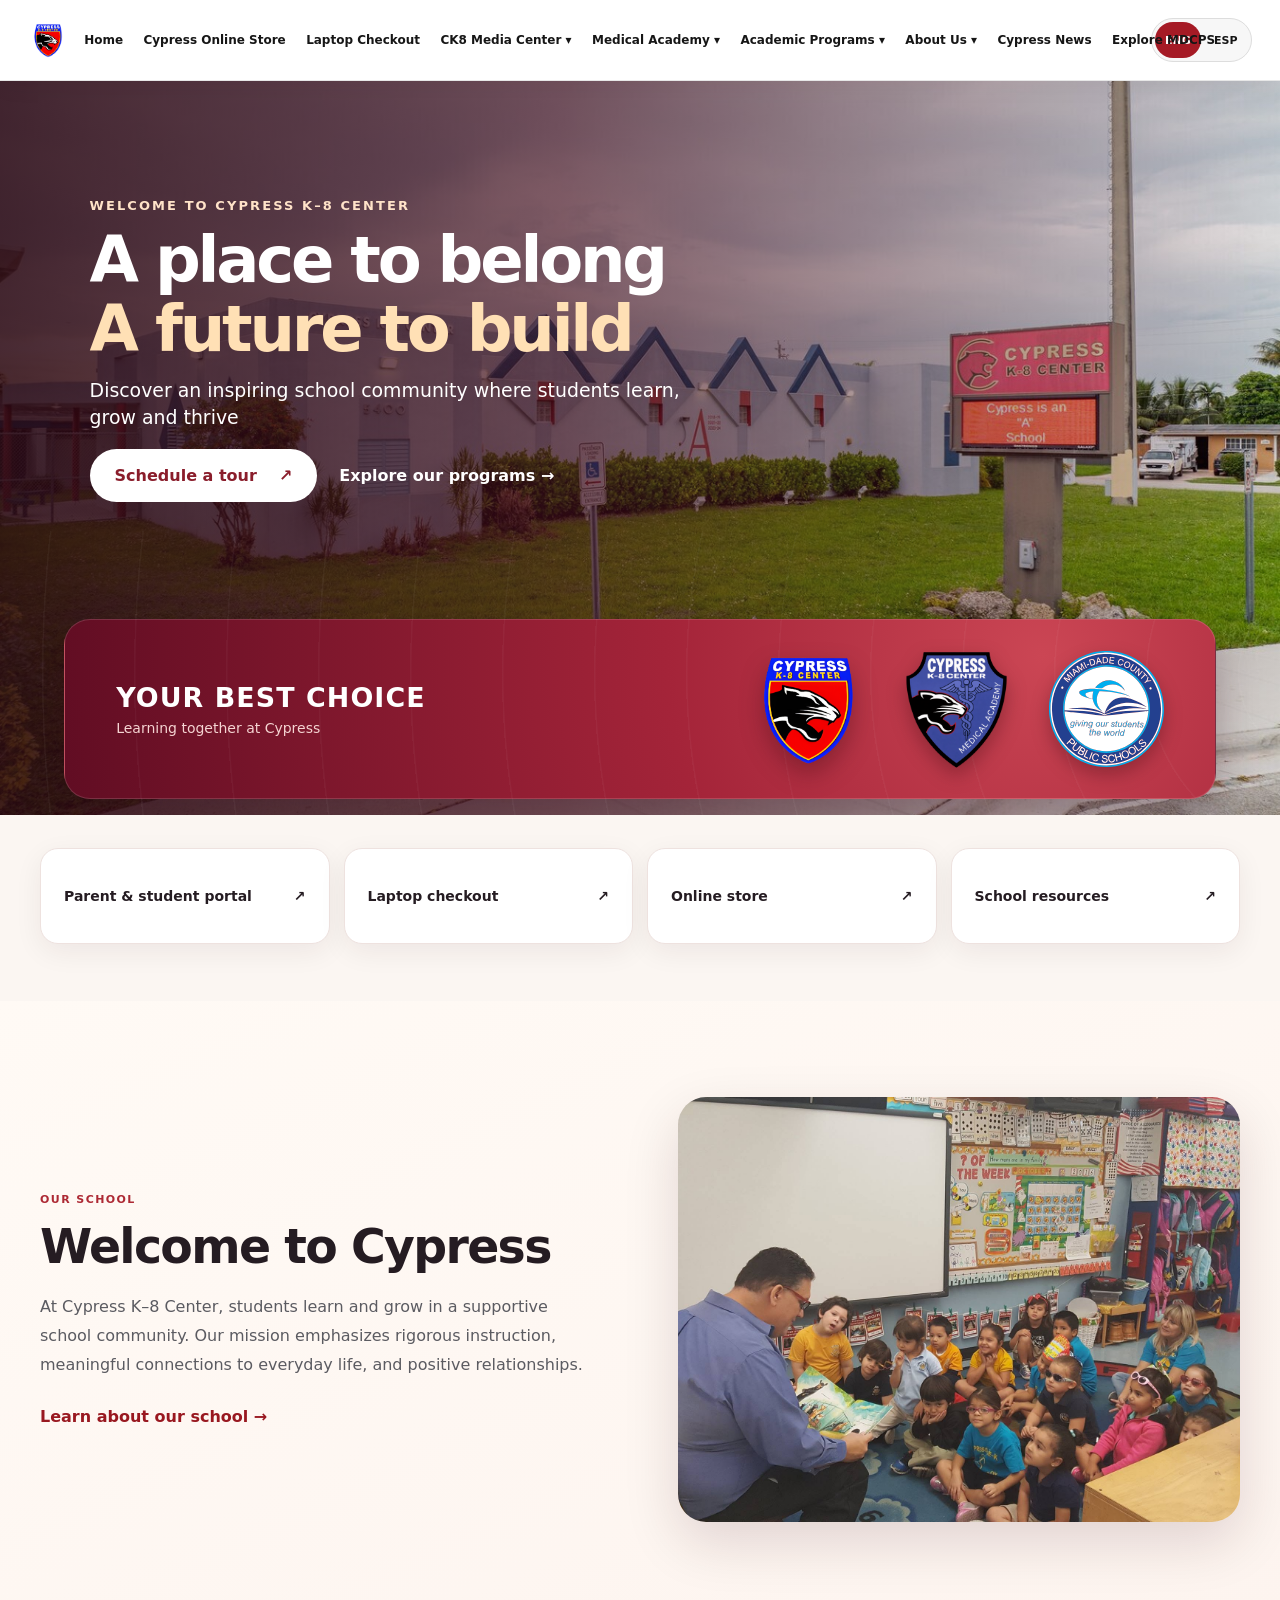
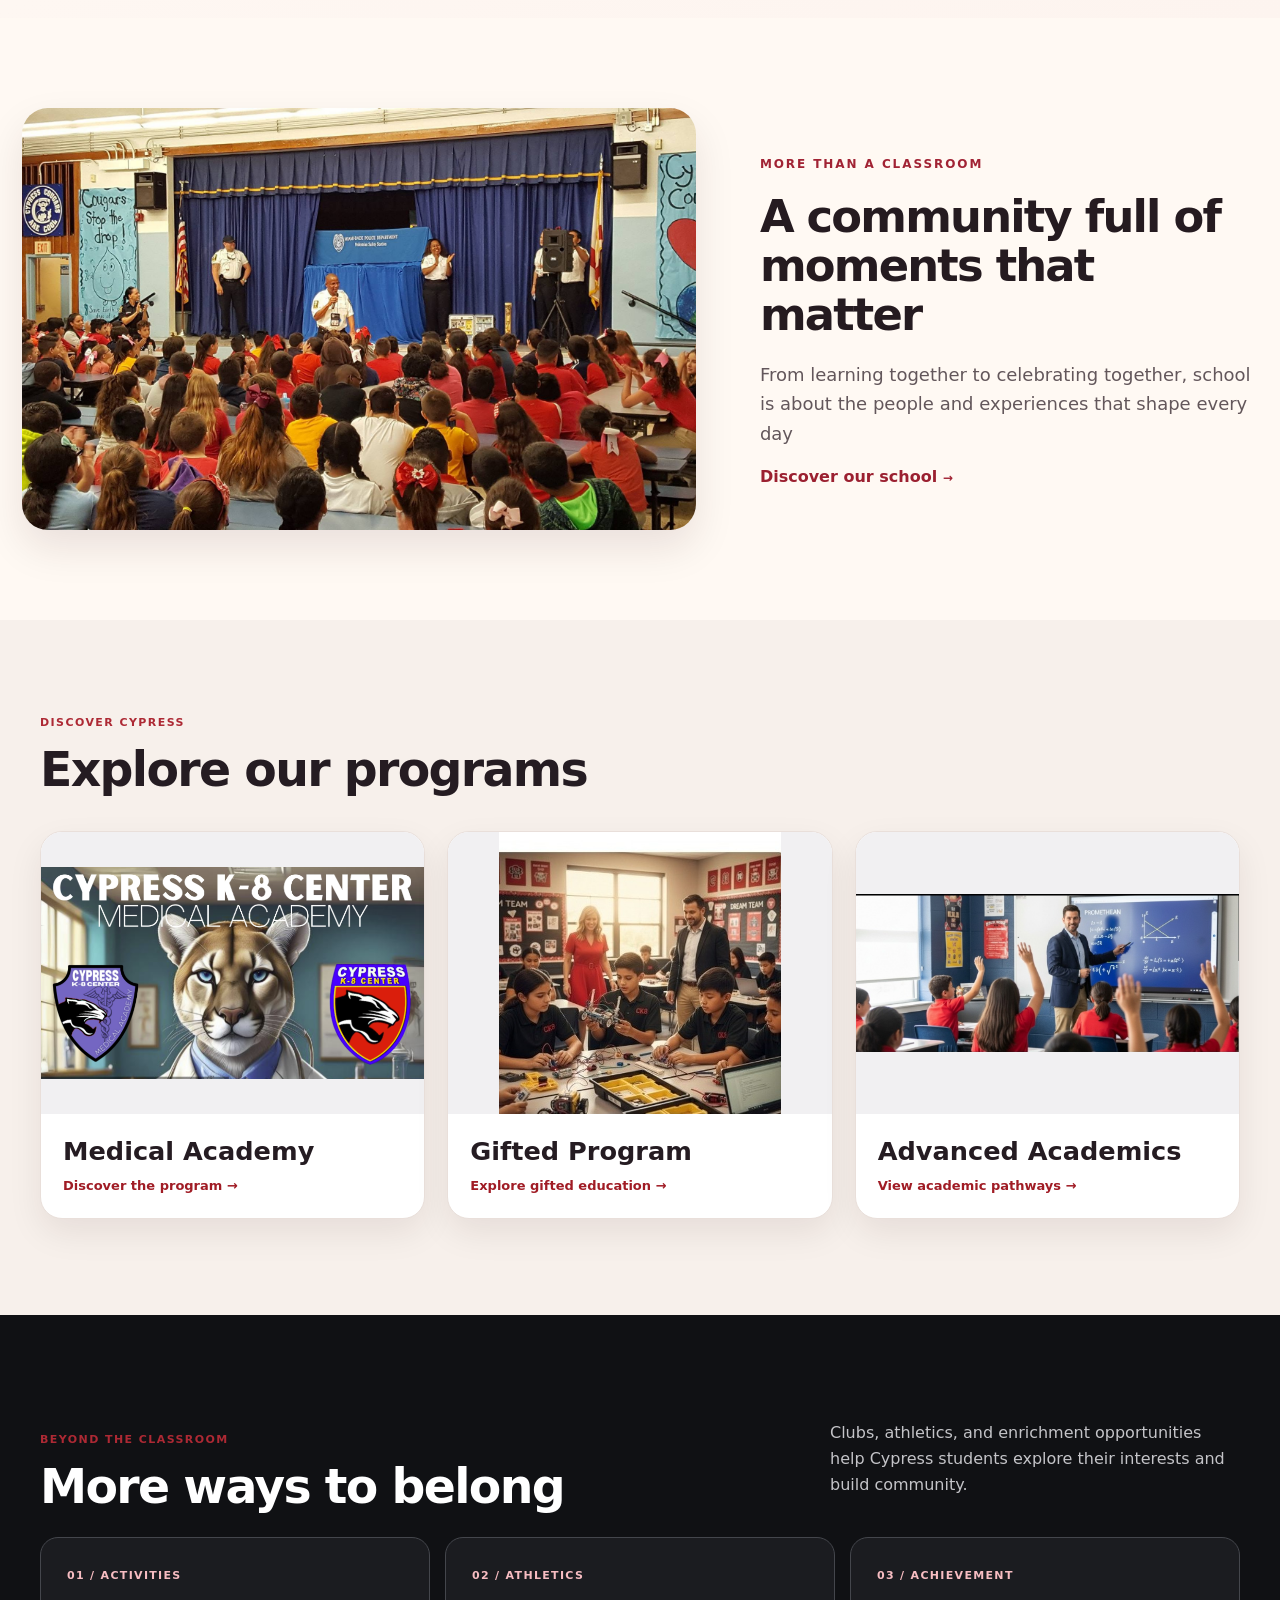
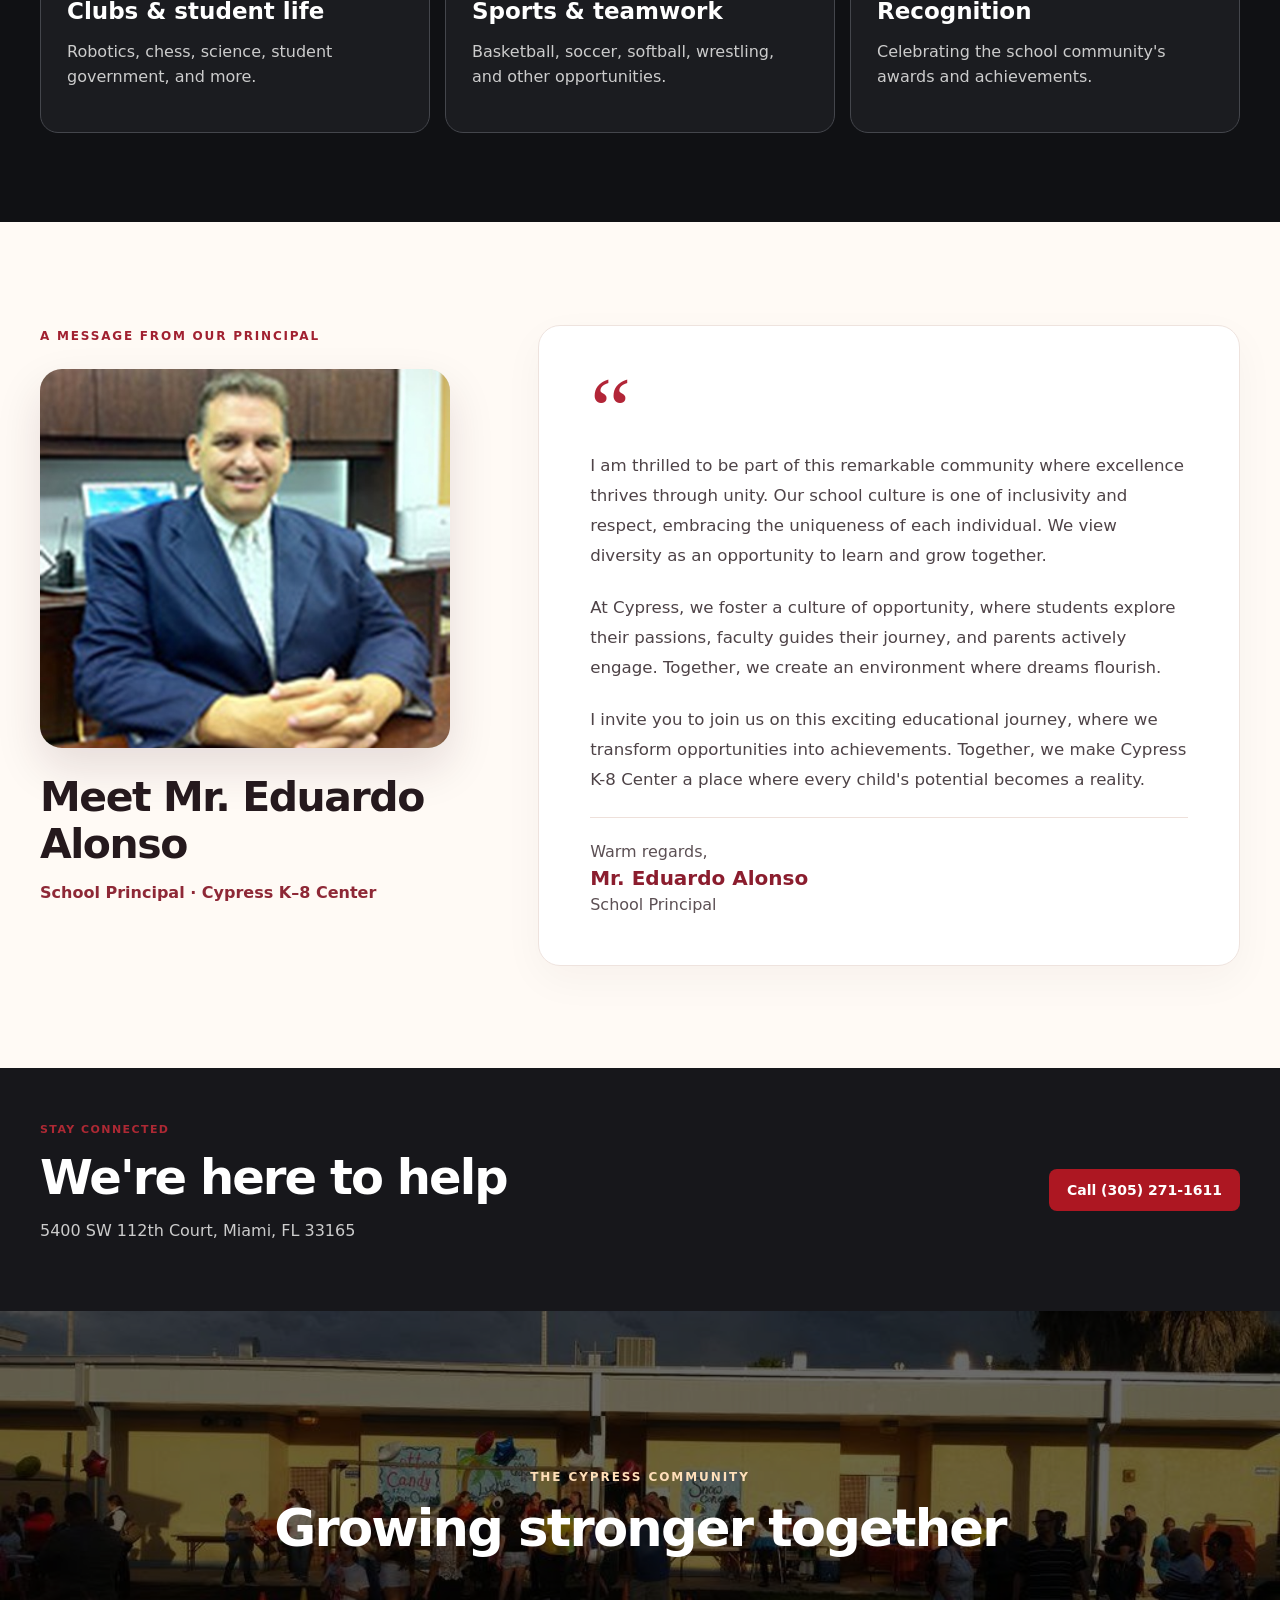
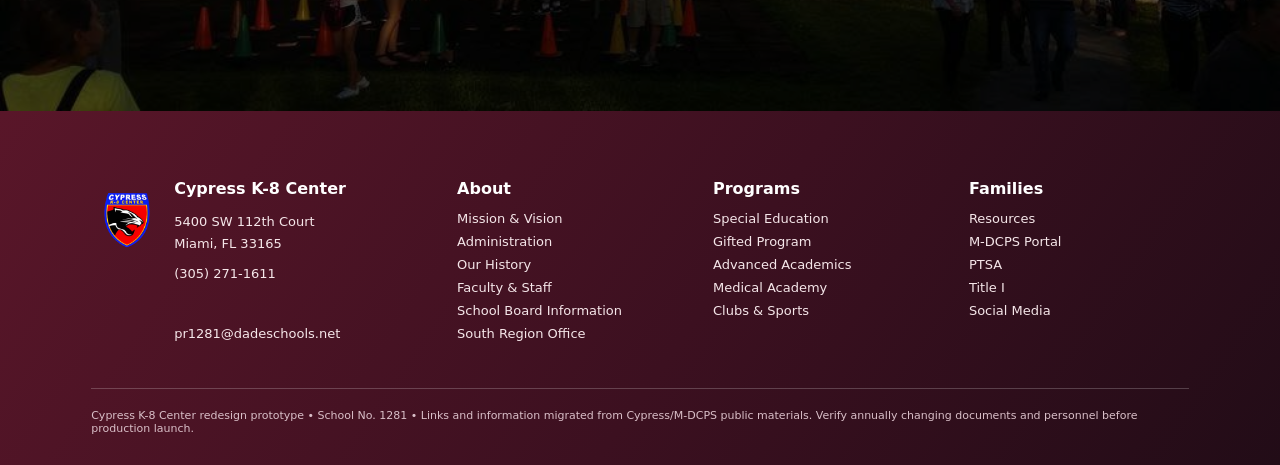
==== index.html @ abda6073 "Initial ASTRA Virtual Observatory" ====
<!DOCTYPE html>

<html data-language="en" lang="en"><head><meta charset="utf-8"/><meta content="width=device-width,initial-scale=1" name="viewport"/><title>Cypress K-8 Center</title><link href="assets/site.css" rel="stylesheet"/><link href="favicon.ico" rel="icon" type="image/x-icon"/><link href="assets/favicon.png" rel="icon" sizes="256x256" type="image/png"/></head><body><a class="skip" href="#main">Skip to main content</a>
<header class="original-single-header"><nav aria-label="Main navigation" class="original-nav"><a class="original-brand" href="index.html"><img alt="Cypress K–8 Center logo" src="assets/logo.png"/><span>CYPRESS K–8 CENTER</span></a><ul class="original-menu" id="original-menu"><li class="original-item"><a href="index.html">Home</a></li><li class="original-item"><a href="https://osp.osmsinc.com/MiamiDadeFL/">Cypress Online Store</a></li><li class="original-item"><a href="https://innovationschoolchoice.com/instructional-technology/instructional-mobile-devices/devices/">Laptop Checkout</a></li><li class="original-item has-submenu"><button aria-controls="original-submenu-3" aria-expanded="false" class="submenu-toggle" type="button">CK8 Media Center ▾</button><ul class="original-submenu" id="original-submenu-3"><li><a href="https://destiny.dadeschools.net/">Media Center Book Search- DESTINY</a></li><li><a href="https://api.dadeschools.net/SMAv2/1281/Links/">Request to Limit Access Form</a></li></ul></li><li class="original-item has-submenu"><button aria-controls="original-submenu-4" aria-expanded="false" class="submenu-toggle" type="button">Medical Academy ▾</button><ul class="original-submenu" id="original-submenu-4"><li><a href="site-directory.html#medical-application">Medical Academy Application</a></li><li><a href="site-directory.html#medical-video">Medical Academy Video</a></li><li><a href="medical-academy.html">Medical Academy Information</a></li></ul></li><li class="original-item has-submenu"><button aria-controls="original-submenu-5" aria-expanded="false" class="submenu-toggle" type="button">Academic Programs ▾</button><ul class="original-submenu" id="original-submenu-5"><li><a href="special-education.html">Special Education Programs</a></li><li><a href="gifted.html">Gifted Program</a></li><li><a href="advanced-academics.html">Advanced Academic Programs</a></li></ul></li><li class="original-item has-submenu"><button aria-controls="original-submenu-6" aria-expanded="false" class="submenu-toggle" type="button">About Us ▾</button><ul class="original-submenu" id="original-submenu-6"><li><a href="https://www3.dadeschools.net/SchoolBoard">School Board Information</a></li><li><a href="https://www3.dadeschools.net/SchoolBoard">School Board Members</a></li><li><a href="site-directory.html#lasting-impressions">Making Lasting Impressions</a></li><li><a href="https://www3.dadeschools.net/">South Region Office</a></li><li><a href="https://www.ymcasouthflorida.org/">YMCA</a></li><li><a href="index.html#welcome">School Information</a></li><li><a href="faculty-staff.html">Faculty and Staff</a></li><li><a href="site-directory.html#ptsa">PTSA</a></li><li><a href="site-directory.html#dade-partners">Dade Partners</a></li><li><a href="site-directory.html#title-1">Title 1</a></li></ul></li><li class="original-item has-submenu"><button aria-controls="original-submenu-7" aria-expanded="false" class="submenu-toggle" type="button">Cypress News</button><ul class="original-submenu" id="original-submenu-7"><li><a href="https://www.instagram.com/cypressk8_ptsa_/">Instagram Feed</a></li><li><a href="https://www.facebook.com/cypressk8center/">Facebook Feed</a></li><li><a href="https://x.com/cypress_k8">Twitter Feed</a></li></ul></li><li class="original-item"><a href="https://www3.dadeschools.net/">Explore MDCPS</a></li></ul><div class="header-controls"><button aria-controls="original-menu" aria-expanded="false" class="original-mobile-toggle" type="button">Menu</button><div aria-label="Site language" class="language-switch" role="group"><button aria-pressed="true" class="lang-btn" data-set-lang="en" type="button">ENG</button><button aria-pressed="false" class="lang-btn" data-set-lang="es" type="button">ESP</button></div></div></nav></header><main id="main-content">
<section aria-label="Welcome to Cypress K–8 Center" class="v27-hero">
<div aria-label="Exterior of Cypress K–8 Center" class="v27-hero-photo" role="img"></div>
<div class="v27-hero-shade"></div>
<div class="v27-hero-content">
<div class="v27-overline">WELCOME TO CYPRESS K–8 CENTER</div>
<h1>A place to belong<br/><em>A future to build</em></h1>
<p>Discover an inspiring school community where students learn, grow and thrive</p>
<div class="v27-actions"><a class="v27-button" href="tel:3052711611">Schedule a tour <span aria-hidden="true">↗</span></a><a class="v27-link" href="#academics">Explore our programs <span aria-hidden="true">→</span></a></div>
</div>
<div class="v27-identity-band"><div class="v27-identity-label"><strong>YOUR BEST CHOICE</strong><span>Learning together at Cypress</span></div>
<div class="v27-identity-logos"><img alt="Cypress K–8 Center crest" class="v29-logo v29-school" src="assets/logo.png"/><img alt="Cypress Medical Academy crest" class="v29-logo v29-academy" src="assets/medical-academy-official-shield.png"/><img alt="Miami-Dade County Public Schools seal" class="v29-logo v29-district" src="assets/mdcps-official-seal.svg"/></div>
</div></section>
<section class="v15-shortcuts"><div class="wrap v15-shortcut-grid">
<a href="https://www3.dadeschools.net/">Parent &amp; student portal <span>↗</span></a>
<a href="https://innovationschoolchoice.com/instructional-technology/instructional-mobile-devices/devices/">Laptop checkout <span>↗</span></a>
<a href="https://osp.osmsinc.com/MiamiDadeFL/">Online store <span>↗</span></a>
<a href="site-directory.html">School resources <span>↗</span></a>
</div></section>
<section class="v15-welcome" id="welcome"><div class="wrap v15-welcome-grid"><div>
<p class="v15-eyebrow">OUR SCHOOL</p><h2>Welcome to Cypress</h2>
<p>At Cypress K–8 Center, students learn and grow in a supportive school community. Our mission emphasizes rigorous instruction, meaningful connections to everyday life, and positive relationships.</p>
<a class="v15-textlink" href="site-directory.html">Learn about our school →</a>
</div><div class="v15-photo"><img alt="Students engaged in a classroom reading activity at Cypress" class="v29-classroom-image" src="assets/school-classroom.jpg"/></div></div></section>
<section class="v27-story"><div class="v27-story-inner"><div class="v27-story-image"><img alt="Students gathered for a school assembly at Cypress" src="assets/school-assembly.jpg"/></div><div class="v27-story-copy"><span>MORE THAN A CLASSROOM</span><h2>A community full of moments that matter</h2><p>From learning together to celebrating together, school is about the people and experiences that shape every day</p><a href="site-directory.html">Discover our school <span aria-hidden="true">→</span></a></div></div></section><section class="v15-pathways" id="academics"><div class="wrap"><div class="v15-section-heading"><p class="v15-eyebrow">DISCOVER CYPRESS</p><h2>Explore our programs</h2></div><div class="v15-pathway-grid">
<a href="medical-academy.html"><div class="v15-pathway-image"><img alt="Cypress K–8 Medical Academy artwork" src="assets/medical-academy-official-banner.png"/></div><h3>Medical Academy</h3><span>Discover the program →</span></a>
<a href="gifted.html"><div class="v15-pathway-image"><img alt="Gifted program classroom" src="assets/gifted-icon-focus.jpg"/></div><h3>Gifted Program</h3><span>Explore gifted education →</span></a>
<a href="advanced-academics.html"><div class="v15-pathway-image"><img alt="Academic classroom" src="assets/advanced-classroom.jpg"/></div><h3>Advanced Academics</h3><span>View academic pathways →</span></a>
</div></div></section>
<section class="v16-community"><div class="wrap">
<div class="v16-community-head"><div><p class="v15-eyebrow">BEYOND THE CLASSROOM</p><h2>More ways to belong</h2></div><p>Clubs, athletics, and enrichment opportunities help Cypress students explore their interests and build community.</p></div>
<div class="v16-community-grid"><article><span>01 / ACTIVITIES</span><h3>Clubs &amp; student life</h3><p>Robotics, chess, science, student government, and more.</p></article><article><span>02 / ATHLETICS</span><h3>Sports &amp; teamwork</h3><p>Basketball, soccer, softball, wrestling, and other opportunities.</p></article><article><span>03 / ACHIEVEMENT</span><h3>Recognition</h3><p>Celebrating the school community's awards and achievements.</p></article></div>
</div></section><section aria-labelledby="principal-heading" class="v28-principal" id="administration">
<div class="wrap v28-principal-layout">
<div class="v28-principal-side">
<span class="v28-eyebrow">A MESSAGE FROM OUR PRINCIPAL</span>
<div class="v28-principal-photo"><img alt="Mr. Eduardo Alonso, Principal of Cypress K–8 Center" loading="lazy" src="assets/principal-eduardo-alonso.jpg"/></div>
<h2 id="principal-heading">Meet Mr. Eduardo Alonso</h2>
<p class="v28-principal-role">School Principal · Cypress K–8 Center</p>
</div>
<div class="v28-principal-message">
<span aria-hidden="true" class="v28-quote-mark">“</span>
<blockquote>
<p>I am thrilled to be part of this remarkable community where excellence thrives through unity. Our school culture is one of inclusivity and respect, embracing the uniqueness of each individual. We view diversity as an opportunity to learn and grow together.</p>
<p>At Cypress, we foster a culture of opportunity, where students explore their passions, faculty guides their journey, and parents actively engage. Together, we create an environment where dreams flourish.</p>
<p>I invite you to join us on this exciting educational journey, where we transform opportunities into achievements. Together, we make Cypress K-8 Center a place where every child's potential becomes a reality.</p>
</blockquote>
<div class="v28-signoff"><span>Warm regards,</span><strong>Mr. Eduardo Alonso</strong><span>School Principal</span></div>
</div>
</div></section>
<section class="v15-contact"><div class="wrap"><div><p class="v15-eyebrow">STAY CONNECTED</p><h2>We're here to help</h2><p>5400 SW 112th Court, Miami, FL 33165</p></div><a class="btn primary" href="tel:3052711611">Call (305) 271-1611</a></div></section>
</main><section class="v27-community v31-community"><img alt="Families and students gathering at a Cypress community event" src="assets/school-community.jpg"/><div><span>THE CYPRESS COMMUNITY</span><h2>Growing stronger together</h2></div></section><footer id="contact"><div class="wrap"><div class="foot"><div class="footbrand"><img alt="Cypress K-8 Center logo" src="assets/logo.png"/><div><h4>Cypress K-8 Center</h4><div style="font-size:13px;line-height:1.7">5400 SW 112th Court<br/>Miami, FL 33165<br/><a href="tel:3052711611">(305) 271-1611</a><br/><a href="mailto:pr1281@dadeschools.net">pr1281@dadeschools.net</a></div></div></div><div><h4>About</h4><a href="index.html#welcome">Mission &amp; Vision</a><a href="index.html#administration">Administration</a><a href="index.html#history">Our History</a><a href="index.html#staff">Faculty &amp; Staff</a><a href="https://www.dadeschools.net/">School Board Information</a><a href="https://southregionoffice.dadeschools.net/">South Region Office</a></div><div><h4>Programs</h4><a href="special-education.html">Special Education</a><a href="gifted.html">Gifted Program</a><a href="advanced-academics.html">Advanced Academics</a><a href="medical-academy.html">Medical Academy</a><a href="index.html#activities">Clubs &amp; Sports</a></div><div><h4>Families</h4><a href="index.html#resources">Resources</a><a href="https://www3.dadeschools.net/">M-DCPS Portal</a><a href="https://cypressk8pta.givebacks.com/">PTSA</a><a href="index.html#title1">Title I</a><a href="index.html#social">Social Media</a></div></div><div class="fine">Cypress K-8 Center redesign prototype • School No. 1281 • Links and information migrated from Cypress/M-DCPS public materials. Verify annually changing documents and personnel before production launch.</div></div></footer><script src="assets/site.js"></script></body></html>
---- assets/site.css ----
:root{--red:#b20d16;--red2:#7e0710;--blue:#1d2daa;--gold:#ffc72c;--black:#08080a;--ink:#17171b;--muted:#696971;--soft:#f5f6f8;--line:#e6e6ea}
*{box-sizing:border-box}html{scroll-behavior:smooth}body{margin:0;font-family:Inter,ui-sans-serif,system-ui,-apple-system,"Segoe UI",Arial,sans-serif;color:var(--ink);background:#fff}a{color:inherit;text-decoration:none}.wrap{width:min(1200px,calc(100% - 40px));margin:auto}
.utility{background:#08080a;color:#d6d6dc;font-size:12px}.utility .wrap{min-height:37px;display:flex;justify-content:space-between;align-items:center}.utility .links{display:flex;gap:18px}
header{position:sticky;top:0;z-index:30;background:rgba(255,255,255,.97);border-bottom:1px solid var(--line);backdrop-filter:blur(12px)}.nav{height:84px;display:flex;align-items:center;gap:24px}.brand{display:flex;align-items:center;gap:12px;min-width:260px}.brand img{width:55px;height:65px;object-fit:contain}.brand b{font-size:18px}.brand small{display:block;color:#777;letter-spacing:.1em;text-transform:uppercase;margin-top:2px}.navlinks{display:flex;gap:22px;align-items:center;margin-left:auto;font-size:14px;font-weight:750}.navlinks a:hover{color:var(--red)}.cta{background:var(--red);color:white;padding:12px 16px;border-radius:8px}
.hero{background:#08080a;color:white;position:relative;overflow:hidden}.hero:before{content:"";position:absolute;inset:0;background:linear-gradient(90deg,#050506 0%,rgba(5,5,6,.9) 48%,rgba(5,5,6,.38) 100%),url("original-banner.png") center/cover no-repeat}.hero .wrap{min-height:590px;display:grid;grid-template-columns:1.1fr .55fr;align-items:center;gap:50px;position:relative}.hero h1{font-size:clamp(48px,6vw,78px);line-height:.95;letter-spacing:-.045em;margin:14px 0 18px}.hero h1 span{color:#ef222c}.kicker,.eyebrow{font-size:12px;font-weight:900;letter-spacing:.18em;text-transform:uppercase}.kicker{color:var(--gold)}.eyebrow{color:var(--red)}.hero p{font-size:18px;line-height:1.65;color:#ddd;max-width:680px}.hero-logo{text-align:center}.hero-logo img{width:min(330px,90%);filter:drop-shadow(0 20px 26px #000)}.buttons{display:flex;gap:12px;flex-wrap:wrap;margin-top:28px}.btn{display:inline-block;padding:13px 18px;border-radius:8px;font-size:14px;font-weight:850}.primary{background:var(--red);color:white}.outline{border:1px solid #aaa;color:white;background:#ffffff0c}
.quick{position:relative;z-index:5;margin-top:-34px}.quickgrid{display:grid;grid-template-columns:repeat(5,1fr);background:white;border-radius:14px;box-shadow:0 18px 45px #0002;overflow:hidden}.quickgrid a{padding:22px 18px;border-right:1px solid #eee}.quickgrid b{display:block;font-size:14px}.quickgrid span{font-size:12px;color:#777}.quickgrid a:hover{background:#fafafa}
section{padding:82px 0}.sectionhead{display:grid;grid-template-columns:1fr 1fr;gap:50px;align-items:end;margin-bottom:34px}h2{font-size:40px;line-height:1.06;letter-spacing:-.035em;margin:8px 0 0}.sectionhead p,.lead{color:var(--muted);line-height:1.7;margin:0}
.cards{display:grid;grid-template-columns:repeat(4,1fr);gap:18px}.card{border:1px solid var(--line);border-radius:14px;overflow:hidden;background:white}.card img{width:100%;height:170px;object-fit:cover}.cardbody{padding:24px}.card h3{margin:0 0 9px;font-size:20px}.card p{color:var(--muted);line-height:1.55;font-size:14px}.more{font-size:12px;color:var(--red);font-weight:900}
.mission{background:var(--soft)}.twocol{display:grid;grid-template-columns:1fr 1fr;gap:20px}.panel{padding:38px;border-radius:15px;border:1px solid var(--line);background:white}.panel.dark{background:#0b0b0d;color:white;border-color:#0b0b0d}.panel h3{font-size:28px;margin:8px 0 13px}.panel p{line-height:1.72;color:#6b6b74}.panel.dark p{color:#d2d2d7}.pills{display:flex;gap:8px;flex-wrap:wrap;margin-top:20px}.pill{background:#2b1114;color:#ffd7d9;padding:8px 11px;border-radius:99px;font-size:11px;font-weight:900}
.feature{display:grid;grid-template-columns:1fr 1fr;gap:42px;align-items:center}.feature img{width:100%;height:390px;object-fit:cover;border-radius:16px}.feature h2{margin-bottom:15px}.bullets{display:grid;grid-template-columns:1fr 1fr;gap:12px;margin-top:22px}.bullet{background:var(--soft);padding:16px;border-radius:10px;font-size:13px;line-height:1.45}.bullet b{display:block;margin-bottom:4px}
.darksec{background:#09090b;color:white}.darksec .sectionhead p{color:#bbb}.darksec .eyebrow{color:#ff4a53}.darksec .card{background:#131317;border-color:#29292e;color:white}.darksec .card p{color:#bdbdc5}.darksec .card img{filter:saturate(.9)}
.staff{background:var(--soft)}.admin{display:grid;grid-template-columns:1fr 1fr;gap:20px}.person{padding:28px;border-radius:14px;background:white;border:1px solid var(--line)}.person .role{font-size:12px;color:var(--red);font-weight:900;text-transform:uppercase;letter-spacing:.12em}.person h3{font-size:25px;margin:6px 0}.person p{color:var(--muted);line-height:1.6}
.resources{display:grid;grid-template-columns:repeat(4,1fr);gap:12px}.resource{padding:20px;border:1px solid var(--line);border-radius:11px}.resource b{display:block;margin-bottom:5px}.resource span{font-size:12px;color:#777}
.callout{background:linear-gradient(110deg,var(--red2),var(--red));color:white}.callout .wrap{display:flex;justify-content:space-between;align-items:center;gap:30px}.callout h2{margin:0 0 8px}.callout p{margin:0;color:#ffe1e2}.callout .btn{background:white;color:#9e0a12}
footer{background:#050506;color:#aaa;padding:50px 0 28px}.foot{display:grid;grid-template-columns:1.5fr repeat(3,1fr);gap:36px}.foot h4{color:white;margin:0 0 13px}.foot a{display:block;margin:8px 0;font-size:13px}.footbrand{display:flex;gap:13px}.footbrand img{width:70px;height:80px;object-fit:contain}.fine{border-top:1px solid #242429;margin-top:34px;padding-top:20px;font-size:11px;color:#73737b}
.pagehero{background:#0a0a0c;color:white;padding:72px 0}.pagehero h1{font-size:55px;letter-spacing:-.04em;margin:10px 0}.pagehero p{color:#ccc;max-width:760px;line-height:1.7}
.content{padding:65px 0}.content h2{font-size:34px}.content h3{margin-top:30px}.content p,.content li{line-height:1.7;color:#555}.content li{margin:7px 0}.programgrid{display:grid;grid-template-columns:1fr 1fr;gap:22px}.info{padding:28px;border:1px solid var(--line);border-radius:13px}.info h3{margin-top:0}
@media(max-width:980px){.navlinks{display:none}.hero .wrap{grid-template-columns:1fr}.hero-logo{display:none}.quickgrid{grid-template-columns:repeat(2,1fr)}.cards{grid-template-columns:1fr 1fr}.feature,.sectionhead,.twocol,.programgrid{grid-template-columns:1fr}.resources{grid-template-columns:1fr 1fr}.foot{grid-template-columns:1fr 1fr}}
@media(max-width:620px){.wrap{width:calc(100% - 28px)}.utility .links{display:none}.hero .wrap{min-height:auto}.hero{padding:58px 0}.hero h1{font-size:47px}.quick{margin-top:0}.quickgrid,.cards,.resources,.admin,.foot,.bullets{grid-template-columns:1fr}.feature img{height:280px}.callout .wrap{display:block}.callout .btn{margin-top:22px}.nav{height:72px}.brand img{width:45px;height:53px}.pagehero h1{font-size:42px}}

.menurow{background:#fff;border-top:1px solid #eee}.menugrid{display:flex;gap:5px;align-items:center;min-height:45px;font-size:12px;flex-wrap:wrap}.menugrid a{padding:8px 10px;border-radius:6px}.menugrid a:hover{background:#f3f3f5;color:var(--red)}
.directory{display:grid;grid-template-columns:repeat(3,1fr);gap:14px}.dirgroup{border:1px solid var(--line);border-radius:12px;padding:22px;background:white}.dirgroup h3{margin:0 0 12px;font-size:18px}.dirgroup a{display:block;padding:7px 0;border-bottom:1px solid #eee;font-size:13px}.dirgroup a:last-child{border:0}.dirgroup a:hover{color:var(--red)}
.contactbar{display:grid;grid-template-columns:repeat(3,1fr);gap:14px}.contactbox{padding:22px;border-radius:12px;background:#fff;border:1px solid var(--line)}.contactbox b{display:block;margin-bottom:6px}.contactbox span,.contactbox a{font-size:13px;color:#666}
.taggrid{display:flex;flex-wrap:wrap;gap:9px}.tag{padding:9px 12px;border-radius:999px;background:#f1f1f3;font-size:12px;font-weight:750}
@media(max-width:980px){.directory,.contactbar{grid-template-columns:1fr 1fr}.menurow{display:none}}
@media(max-width:620px){.directory,.contactbar{grid-template-columns:1fr}}

/* V5 UX polish */
:focus-visible{outline:3px solid #ffc72c;outline-offset:3px;border-radius:4px}
.skip{position:absolute;left:-9999px;top:8px;background:#fff;color:#111;padding:10px 14px;z-index:100}.skip:focus{left:8px}
.navtoggle{display:none;margin-left:auto;border:1px solid #ddd;background:white;border-radius:8px;padding:10px 12px;font-weight:800}
.mobilepanel{display:none;background:#fff;border-top:1px solid #eee;padding:10px 20px 20px}.mobilepanel a{display:block;padding:12px 2px;border-bottom:1px solid #eee;font-weight:700}
.hero p{max-width:650px}.hero .buttons .btn{min-width:150px;text-align:center}
.sectionhead{max-width:1100px}.card,.panel,.resource,.person,.info{transition:transform .18s ease,box-shadow .18s ease}.card:hover,.resource:hover{transform:translateY(-3px);box-shadow:0 12px 28px #00000012}
.breadcrumbs{font-size:12px;color:#aaa;margin-bottom:18px}.breadcrumbs a{color:#fff}
.statbar{display:grid;grid-template-columns:repeat(4,1fr);gap:1px;background:#ddd;border:1px solid #ddd;border-radius:13px;overflow:hidden}.stat{background:white;padding:24px}.stat b{display:block;font-size:24px}.stat span{font-size:12px;color:#777}
.notice{border-left:4px solid var(--gold);background:#fff9e6;padding:15px 18px;border-radius:5px;font-size:13px;line-height:1.6}
@media(max-width:980px){.navtoggle{display:block}.mobilepanel.open{display:block}.brand{min-width:0}.statbar{grid-template-columns:1fr 1fr}}
@media(max-width:620px){section{padding:58px 0}.sectionhead{gap:18px}.statbar{grid-template-columns:1fr}.pagehero{padding:52px 0}.hero p{font-size:16px}.quickgrid a{padding:18px 15px}}
@media(prefers-reduced-motion:reduce){*{scroll-behavior:auto!important;transition:none!important}}

/* V6 deep-audit additions */
.auditgrid{display:grid;grid-template-columns:repeat(3,1fr);gap:14px}.auditcard{padding:22px;border:1px solid var(--line);border-radius:12px;background:#fff}.auditcard h3{margin:0 0 10px}.auditcard a{display:block;padding:7px 0;font-size:13px;border-bottom:1px solid #eee}.auditcard a:last-child{border:0}
.staffgrid{display:grid;grid-template-columns:repeat(4,1fr);gap:12px}.staffcard{padding:18px;border:1px solid var(--line);border-radius:10px;background:white}.staffcard b{font-size:14px}.staffcard span{display:block;color:#777;font-size:11px;margin-top:5px}
.tablewrap{overflow:auto}.datatable{width:100%;border-collapse:collapse;font-size:13px}.datatable th,.datatable td{text-align:left;padding:13px;border-bottom:1px solid #e8e8eb;vertical-align:top}.datatable th{background:#f5f5f7}
@media(max-width:980px){.auditgrid,.staffgrid{grid-template-columns:1fr 1fr}}@media(max-width:620px){.auditgrid,.staffgrid{grid-template-columns:1fr}}

/* V7 accessibility, motion, and bilingual controls */
.panel.dark .tag,.darksec .tag,.tag{background:#e9e9ed!important;color:#18181d!important;border:1px solid #c7c7ce!important}
.tag{font-weight:750;font-size:12px;line-height:1.35}
.panel.dark .tag:hover,.darksec .tag:hover{background:#fff!important;color:#101014!important}
.language-switch{display:flex;gap:3px;align-items:center;padding:3px;border:1px solid #d2d2d8;border-radius:9px;background:#f5f5f7;flex-shrink:0}
.lang-btn{font:800 11px/1.2 inherit;font-family:inherit;font-weight:800;cursor:pointer;border:0;background:transparent;color:#34343c;border-radius:6px;padding:8px 9px}
.lang-btn[aria-pressed="true"]{background:#17171b;color:#fff}
.utility .links{gap:12px;flex-wrap:wrap}.utility a:hover,.foot a:hover{text-decoration:underline}
.nav{gap:12px}.brand{min-width:230px}.navlinks{gap:13px}
.navtoggle{cursor:pointer}.mobilepanel.open{display:block}
html{scroll-padding-top:135px}a,button{touch-action:manipulation}
.reveal{opacity:0;transform:translate3d(0,22px,0);transition:opacity .65s ease,transform .65s cubic-bezier(.2,.7,.2,1);transition-delay:var(--reveal-delay,0ms)}
.reveal.is-visible{opacity:1;transform:translate3d(0,0,0)}
@media(max-width:1100px){.navlinks{gap:8px;font-size:12px}.brand{min-width:200px}.nav{gap:8px}}
@media(max-width:980px){.navtoggle{display:block}.language-switch{margin-left:0}.utility .links{display:none}}
@media(max-width:620px){.brand{min-width:0;flex:1}.brand b{font-size:14px}.brand small{font-size:9px}.lang-btn{padding:7px}.navtoggle{margin-left:0}}
@media(prefers-reduced-motion:reduce){.reveal{opacity:1!important;transform:none!important;transition:none!important}html{scroll-behavior:auto}}

/* V8 release: keyboard focus, contrast, motion and language */
:focus-visible{outline:3px solid #f3b447!important;outline-offset:3px!important}
.tag,.taggrid .tag{color:#17171b!important;background:#f1f1f4!important}
.language-switch button{min-height:36px;min-width:44px}
@media(prefers-reduced-motion:reduce){*,*::before,*::after{animation-duration:.01ms!important;transition-duration:.01ms!important;scroll-behavior:auto!important}}
@media(max-width:480px){.tag{font-size:13px}.utility .wrap{min-width:0}.brand b{font-size:clamp(14px,4vw,20px)}}

/* V9 layout resilience and accessible motion */
html{overflow-x:clip}body{overflow-wrap:break-word}.nav{min-width:0}.brand{overflow:hidden}.brand div{min-width:0}.brand b{overflow-wrap:anywhere}.navlinks a{white-space:nowrap}.tag{overflow-wrap:anywhere}.panel.dark .tag{color:#17171b!important}.mobilepanel{max-height:calc(100dvh - 72px);overflow-y:auto}.mobilepanel a:focus-visible,.lang-btn:focus-visible{outline:3px solid #d68b00!important;outline-offset:2px}.reveal{will-change:auto}@media(max-width:620px){.pagehero h1{font-size:clamp(32px,9vw,42px)}.hero h1{font-size:clamp(34px,10vw,47px)}.navtoggle{min-height:44px}.lang-btn{min-height:44px!important}}

/* V13: one canonical school menu, responsive and accessible */
.original-single-header{position:sticky;top:0;z-index:100;background:#fff;color:#151515;border-bottom:2px solid #a41c20;backdrop-filter:none}
.original-nav{max-width:1500px;margin:auto;display:flex;align-items:center;gap:12px;padding:0 18px;min-height:66px}
.original-brand{font-weight:900;color:#8d1218;white-space:nowrap;font-size:15px;letter-spacing:.02em}
.original-menu{display:flex;align-items:stretch;list-style:none;margin:0;padding:0;gap:0;flex:1;justify-content:space-evenly}
.original-item{position:relative;display:flex;align-items:stretch}
.original-item>a,.submenu-toggle{border:0;background:none;color:#161616;font:inherit;font-size:clamp(11px,.93vw,14px);padding:20px 8px;white-space:nowrap;cursor:pointer;text-decoration:none}
.original-item>a:hover,.submenu-toggle:hover,.original-item>a:focus-visible,.submenu-toggle:focus-visible{color:#9a1520;background:#f6f6f8}
.original-submenu{display:none;position:absolute;top:100%;left:0;min-width:245px;max-width:min(340px,90vw);margin:0;padding:0;list-style:none;background:#fff;border:1px solid #d9dce3;box-shadow:0 12px 24px #0002;z-index:120}
.original-item.open>.original-submenu,.original-item:focus-within>.original-submenu{display:block}
.original-submenu a{display:block;padding:12px 15px;border-bottom:1px solid #e8e8eb;color:#1b1b1b;font-size:13px;line-height:1.4;text-decoration:none}
.original-submenu a:hover,.original-submenu a:focus-visible{background:#f1f4fa;color:#92151b}
.header-controls{display:flex;align-items:center;gap:8px}.original-mobile-toggle{display:none;border:1px solid #999;background:white;color:#171717;padding:10px;border-radius:5px;cursor:pointer}
.original-single-header .language-switch{margin:0}.original-single-header .lang-btn{color:#151515}
@media(max-width:1250px){.original-brand{display:none}.original-item>a,.submenu-toggle{font-size:11px;padding:20px 5px}}
@media(max-width:980px){.original-nav{flex-wrap:wrap;justify-content:space-between}.original-brand{display:block}.original-mobile-toggle{display:block}.original-menu{display:none;order:3;flex-basis:100%;width:100%;flex-direction:column;max-height:75vh;overflow:auto}.original-menu.mobile-open{display:flex}.original-item{display:block}.original-item>a,.submenu-toggle{display:block;width:100%;text-align:left;padding:13px 10px;font-size:15px}.original-submenu{position:static;min-width:0;max-width:none;box-shadow:none;border:0;border-left:3px solid #a41c20;margin-left:14px}.original-submenu a{font-size:14px}}
@media(prefers-reduced-motion:reduce){.original-single-header *{transition:none!important;animation:none!important}}

/* V14: show supplied academy artwork completely, without clipping */
.medical-full-banner{display:block;width:100%;height:auto;max-width:1600px;margin:0 auto;object-fit:contain;background:#101014;}
/* V15 editorial redesign: restrained, source-faithful home page */
.original-single-header{background:#fff;box-shadow:0 2px 14px #00000010;border-bottom:1px solid #e7e7e7}.original-nav{max-width:1480px;min-height:76px;padding:0 26px;gap:24px}.original-brand{font-size:14px;letter-spacing:.045em;color:#171719}.original-item>a,.submenu-toggle{font-size:12px;font-weight:600;line-height:1.35;padding:26px 7px}.original-submenu{border-radius:0 0 9px 9px;border-top:3px solid #a51a25}.original-single-header .language-switch{border:1px solid #ddd;background:#f7f7f7;border-radius:30px;padding:3px}.original-single-header .lang-btn{border-radius:22px;padding:8px 10px;font-size:11px}.original-single-header .lang-btn[aria-pressed=true]{background:#a51a25;color:#fff}
.v15-hero{background:#0c0c10 url('original-banner.png') center/cover no-repeat;color:#fff;padding:0;position:relative}.v15-hero:before{content:'';position:absolute;inset:0;background:linear-gradient(90deg,rgba(5,5,8,.92),rgba(5,5,8,.68) 52%,rgba(5,5,8,.16))}.v15-hero-inner{position:relative;min-height:490px;display:flex;align-items:center}.v15-hero-copy{max-width:710px;padding:70px 0}.v15-eyebrow{font-size:11px!important;font-weight:800;letter-spacing:.17em;color:#ad2934!important;margin:0 0 15px!important}.v15-hero .v15-eyebrow{color:#ffc5c8!important}.v15-hero h1{font-size:clamp(46px,6vw,80px);line-height:1.04;letter-spacing:-.055em;margin:0 0 20px}.v15-hero h1 em{font-style:normal;color:#fff}.v15-hero-copy>p:not(.v15-eyebrow){font-size:19px;line-height:1.6;color:#f1f1f1;max-width:520px}.v15-actions{display:flex;gap:12px;flex-wrap:wrap;margin-top:28px}.v15-actions .btn{padding:14px 22px}.v15-shortcuts{padding:0;background:#fff;border-bottom:1px solid #e9e9e9}.v15-shortcut-grid{display:grid;grid-template-columns:repeat(4,1fr)}.v15-shortcut-grid a{display:flex;justify-content:space-between;align-items:center;gap:12px;padding:23px 18px;text-decoration:none;font-size:14px;font-weight:700;border-right:1px solid #ececec}.v15-shortcut-grid a:first-child{border-left:1px solid #ececec}.v15-shortcut-grid a:hover{background:#faf4f4;color:#8e1820}.v15-welcome,.v15-pathways,.v15-leadership{padding:85px 0}.v15-welcome-grid{display:grid;grid-template-columns:1fr 1fr;gap:70px;align-items:center}.v15-welcome h2,.v15-pathways h2,.v15-leadership h2,.v15-contact h2{font-size:clamp(32px,4vw,48px);line-height:1.12;letter-spacing:-.04em;margin:0 0 20px}.v15-welcome p:not(.v15-eyebrow),.v15-leadership p:not(.v15-eyebrow){font-size:16px;line-height:1.8;color:#5b5b61}.v15-textlink{display:inline-block;margin-top:12px;font-weight:750;color:#991820;text-decoration:none}.v15-photo{background:#111;overflow:hidden;border-radius:12px}.v15-photo img{display:block;width:100%;height:auto;object-fit:contain}.v15-pathways{background:#f6f6f7}.v15-section-heading{margin-bottom:30px}.v15-pathway-grid{display:grid;grid-template-columns:repeat(3,1fr);gap:24px}.v15-pathway-grid>a{background:white;border:1px solid #e9e9e9;border-radius:12px;overflow:hidden;text-decoration:none;padding-bottom:24px}.v15-pathway-image{height:205px;background:#ececef;display:flex;align-items:center;justify-content:center;overflow:hidden}.v15-pathway-image img{width:100%;height:100%;object-fit:contain}.v15-pathway-grid h3{font-size:21px;margin:22px 22px 9px}.v15-pathway-grid span{font-size:13px;color:#a01c25;font-weight:700;margin:0 22px}.v15-leadership>div>p:not(.v15-eyebrow){max-width:650px}.v15-leader-grid{display:grid;grid-template-columns:repeat(2,minmax(0,1fr));gap:24px;margin-top:32px;max-width:820px}.v15-leader-grid>div{border:1px solid #e6e6e6;border-radius:12px;padding:20px}.v15-portrait-pending{height:175px;background:#f3f3f5;color:#777;display:flex;align-items:center;justify-content:center;border-radius:8px;font-size:12px}.v15-leader-grid h3{margin:18px 0 0}.v15-leader-grid p{font-size:13px!important;margin:4px 0 0}.v15-contact{padding:55px 0;background:#17171b;color:#fff}.v15-contact .wrap{display:flex;justify-content:space-between;align-items:center;gap:24px}.v15-contact p:not(.v15-eyebrow){color:#ccc}.v15-contact h2{margin-bottom:8px}.medical-full-banner{width:min(100%,960px);height:auto;object-fit:contain;display:block;margin:24px auto}
/* Keep complete image compositions visible rather than slicing off faces or titles */
.content img,.feature img{max-width:100%;height:auto;object-fit:contain}.card img{object-fit:contain;background:#f5f5f5}.hero-logo img{object-fit:contain}
@media(max-width:1250px){.original-nav{gap:8px}.original-item>a,.submenu-toggle{font-size:11px;padding:24px 5px}}
@media(max-width:980px){.v15-shortcut-grid{grid-template-columns:repeat(2,1fr)}.v15-welcome-grid{grid-template-columns:1fr;gap:30px}.v15-pathway-grid{grid-template-columns:1fr 1fr}.original-nav{min-height:66px}.original-brand{display:block}}
@media(max-width:620px){.v15-hero-inner{min-height:390px}.v15-hero-copy{padding:55px 0}.v15-shortcut-grid{grid-template-columns:1fr 1fr}.v15-shortcut-grid a{font-size:12px;padding:17px 10px}.v15-pathway-grid,.v15-leader-grid{grid-template-columns:1fr}.v15-welcome,.v15-pathways,.v15-leadership{padding:55px 0}.v15-contact .wrap{display:block}.v15-contact .btn{margin-top:18px}}


/* V16 balanced visual refinements */
.original-brand{display:flex!important;align-items:center;gap:10px;white-space:nowrap;font-size:13px!important;letter-spacing:.015em}
.original-brand img{width:43px;height:51px;object-fit:contain;flex-shrink:0}
.original-single-header{box-shadow:0 3px 18px rgba(0,0,0,.08)}
.original-nav{gap:15px}
.v15-photo{display:flex;justify-content:center;align-items:center;background:radial-gradient(circle at center,#faf2f3,#f3f3f5);min-height:300px}
.v15-photo .v16-crest{width:min(210px,55%);height:auto;object-fit:contain;filter:drop-shadow(0 12px 12px #0002)}
.v15-hero{min-height:420px}
.v15-hero-inner{min-height:420px}
.v15-welcome,.v15-pathways,.v15-leadership{padding-top:65px;padding-bottom:65px}
.v16-community{padding:64px 0;background:#101114;color:white}
.v16-community-head{display:flex;justify-content:space-between;align-items:end;gap:30px;margin-bottom:24px}
.v16-community-head>p{max-width:410px;color:#c4c4c8;line-height:1.6}
.v16-community-grid{display:grid;grid-template-columns:repeat(3,minmax(0,1fr));gap:15px}
.v16-community-grid article{padding:26px;border:1px solid #44464c;border-radius:14px;background:#1b1c20}
.v16-community-grid article span{font-size:11px;color:#f7bdc2;letter-spacing:.12em;font-weight:800}
.v16-community-grid article h3{font-size:23px;margin:15px 0 8px}
.v16-community-grid article p{color:#ccc;line-height:1.55}
.v16-medical-art{display:flex;align-items:center;justify-content:center;min-width:0}
.v16-medical-art img{display:block;width:100%;height:auto;max-height:520px;object-fit:contain;border-radius:12px;box-shadow:0 15px 35px #0002}
.medical-full-banner{display:none!important}
@media(max-width:900px){.v16-community-grid{grid-template-columns:1fr}.v16-community-head{display:block}.v16-medical-art img{max-height:none}}


/* V17: unobstructed school banner and distinct welcome information panel */
.v15-hero{height:clamp(280px,36vw,540px);min-height:0!important;background:#151518 url("original-banner.png") center center/contain no-repeat!important}
.v15-hero::before{display:none!important}
.v17-intro{padding:42px 0;background:#fff;border-bottom:1px solid #e8e8ea}
.v17-intro-grid{display:flex;justify-content:space-between;align-items:center;gap:36px}
.v17-intro h1{font-size:clamp(30px,3.6vw,48px);letter-spacing:-.04em;line-height:1.13;margin:0 0 10px}
.v17-intro p:not(.v15-eyebrow){font-size:17px;color:#55565c;margin:0}
.v17-intro-actions{display:flex;flex-wrap:wrap;gap:12px;flex-shrink:0}
.v17-outline{background:white;color:#17171b;border:1px solid #a9a9af}
.v17-outline:hover{background:#f5f5f7}
.v15-hero .reveal{opacity:1!important;transform:none!important}
.v15-pathway-grid a:hover,.v16-community-grid article:hover{transform:translateY(-3px);transition:transform .2s ease,box-shadow .2s ease;box-shadow:0 10px 28px #00000016}
.original-brand{min-width:max-content}
.original-brand img{display:block!important}
.lang-btn{min-width:38px;min-height:34px}
:focus-visible{outline:3px solid #176bd1!important;outline-offset:3px}
@media(max-width:760px){.v17-intro-grid{display:block}.v17-intro-actions{margin-top:20px}.v15-hero{height:280px;background-size:contain!important}.v17-intro{padding:30px 0}}
@media(prefers-reduced-motion:reduce){.v15-pathway-grid a:hover,.v16-community-grid article:hover{transform:none}}


/* V18 responsive component banner: independent logo assets + real HTML text */
.v18-banner{position:relative;isolation:isolate;overflow:hidden;background:radial-gradient(ellipse at 98% 15%,#d94846 0%,transparent 35%),radial-gradient(ellipse at 0% 70%,#d00909 0%,transparent 38%),linear-gradient(110deg,#600000 0%,#100607 50%,#850b0c 100%);color:white}
.v18-banner:before{content:"";position:absolute;inset:0;z-index:-1;opacity:.12;background:repeating-linear-gradient(35deg,transparent 0 76px,#f88 77px 78px,transparent 79px 142px)}
.v18-banner-inner{max-width:1500px;margin:auto;min-height:clamp(280px,29vw,475px);display:grid;grid-template-columns:minmax(120px,22%) minmax(0,1fr) minmax(130px,22%);align-items:center;gap:clamp(10px,2vw,30px);padding:clamp(18px,3vw,40px)}
.v18-banner-district{display:flex;justify-content:center;align-items:center}
.v18-banner-district img{width:min(100%,310px);max-height:360px;object-fit:contain}
.v18-banner-message{text-align:center;min-width:0;text-shadow:0 2px 14px #0009}
.v18-banner-name{font-size:clamp(22px,4.3vw,66px);font-weight:300;letter-spacing:-.035em;line-height:1.05;text-transform:uppercase;margin:0}
.v18-banner-slogan{font-size:clamp(20px,4.5vw,70px);font-weight:900;line-height:1.05;text-transform:uppercase;color:#e6e4e4;margin:0}
.v18-banner-rule{height:2px;background:#f4f0ee;margin:clamp(10px,1.5vw,20px) auto;max-width:650px}
.v18-banner-tour{font-size:clamp(12px,1.5vw,21px);letter-spacing:.05em;text-transform:uppercase;color:#ffe26b;font-weight:600;margin:0 0 8px}
.v18-banner-tour a{color:#ffe26b;font-weight:900;white-space:nowrap}
.v18-banner-address{font-size:clamp(11px,1.3vw,19px);text-transform:uppercase;letter-spacing:.08em;margin:0}
.v18-banner-crests{display:flex;align-items:center;justify-content:center;gap:5px;min-width:0}
.v18-banner-crests img{width:50%;height:auto;max-height:290px;object-fit:contain;filter:drop-shadow(0 8px 12px #0008)}
.v18-banner-crests img:nth-child(2){margin-top:70px}
@media(max-width:850px){
.v18-banner-inner{grid-template-columns:85px minmax(0,1fr) 95px;gap:8px;min-height:300px;padding:22px 12px}
.v18-banner-name{font-size:clamp(23px,4vw,36px)}
.v18-banner-slogan{font-size:clamp(23px,4.1vw,40px)}
.v18-banner-tour{font-size:12px;letter-spacing:0}
.v18-banner-address{font-size:11px;letter-spacing:0}
.v18-banner-crests{flex-direction:column;gap:2px}
.v18-banner-crests img{width:76%;max-height:120px}
.v18-banner-crests img:nth-child(2){margin-top:0}
}
@media(max-width:540px){
.v18-banner-inner{display:grid;grid-template-columns:65px 1fr 65px;grid-template-areas:"district message crests";min-height:310px;gap:5px;padding:20px 9px}
.v18-banner-district{grid-area:district;align-self:start;margin-top:24px}
.v18-banner-message{grid-area:message}
.v18-banner-crests{grid-area:crests;align-self:start;margin-top:18px}
.v18-banner-name{font-size:clamp(20px,5.2vw,29px)}
.v18-banner-slogan{font-size:clamp(20px,5.5vw,31px)}
.v18-banner-tour{font-size:11px;line-height:1.5}
.v18-banner-address{font-size:10px;line-height:1.4}
.v18-banner-rule{margin:14px auto}
}
@media(max-width:370px){.v18-banner-inner{grid-template-columns:45px 1fr 45px}.v18-banner-name{font-size:19px}.v18-banner-slogan{font-size:20px}}

/* V19: use official supplied transparent artwork, not rough banner crops */
.v18-banner-district img{width:min(100%,240px);max-height:300px;object-fit:contain}
.v18-banner-crests{gap:clamp(5px,1vw,18px);align-items:center}
.v18-banner-crests img{width:50%;max-height:280px;height:auto;object-fit:contain}
.v18-banner-crests img:nth-child(2){margin-top:0}
@media(max-width:850px){.v18-banner-crests img{width:80%;max-height:115px}}
@media(max-width:540px){.v18-banner-district img{max-height:100px}.v18-banner-crests img{max-height:95px}}


/* V21 mobile layout safety: avoid clipped copy, photos, controls and menus */
*,*::before,*::after{box-sizing:border-box}
html,body{width:100%;max-width:100%;overflow-x:clip}
body{min-width:0}
img,video,iframe,svg{max-width:100%}
img{height:auto}
main,main>section,main .wrap,main .content,main .feature,main .panel,main .card,main .info{min-width:0;max-width:100%}
main h1,main h2,main h3,main p,main li,main a,main span{overflow-wrap:break-word}
main [class*="grid"]>*{min-width:0}
.v18-banner-message,.v18-banner-crests,.v18-banner-district{min-width:0}
.v18-banner-name,.v18-banner-slogan{overflow-wrap:normal;word-break:normal;hyphens:none}
.v18-banner-crests img,.v18-banner-district img{display:block;object-fit:contain;max-width:100%;height:auto}
.v16-medical-art img,.v15-pathway-image img{object-fit:contain;object-position:center}
.original-nav,.original-menu,.original-item,.original-submenu{min-width:0}
.original-menu a,.original-submenu a{overflow-wrap:anywhere;white-space:normal}
.original-mobile-toggle{min-height:44px;min-width:44px}
[data-set-lang]{min-height:40px;min-width:40px}
@media(max-width:980px){
.original-nav{gap:8px}
.original-brand{display:flex!important;min-width:0}
.original-brand span{font-size:clamp(11px,2.6vw,14px);white-space:normal}
.original-menu{max-height:min(72dvh,680px);overscroll-behavior:contain}
.original-submenu{width:auto!important}
.feature,.feature.reverse,.content .feature{grid-template-columns:minmax(0,1fr)!important;display:grid!important}
.feature img,.content .feature img{width:100%;max-width:100%;height:auto;object-fit:contain}
.v15-welcome-grid,.v15-pathway-grid,.v15-leader-grid,.v16-community-grid{grid-template-columns:minmax(0,1fr)}
.v15-contact .wrap{flex-wrap:wrap}
}
@media(max-width:600px){
.wrap{width:calc(100% - 32px)!important;max-width:100%!important;margin-inline:auto}
.v18-banner-inner{grid-template-columns:minmax(0,1fr)!important;grid-template-areas:"message" "logos"!important;gap:14px;min-height:0!important;padding:30px 16px 24px}
.v18-banner-message{grid-area:message}
.v18-banner-district{grid-area:logos;justify-content:flex-end}
.v18-banner-crests{grid-area:logos;justify-content:flex-start;flex-direction:row;margin:0;gap:10px}
.v18-banner-district img{width:56px;max-height:64px}
.v18-banner-crests img{width:52px;max-height:64px}
.v18-banner-crests img:nth-child(2){margin:0}
.v18-banner-name{font-size:clamp(24px,7.2vw,40px)!important;line-height:1.1}
.v18-banner-slogan{font-size:clamp(26px,7.7vw,42px)!important;line-height:1.08}
.v18-banner-tour{font-size:clamp(12px,3.4vw,16px)!important;line-height:1.5}
.v18-banner-address{font-size:clamp(11px,3vw,14px)!important;line-height:1.5}
.v17-intro h1{font-size:clamp(29px,8vw,42px)}
.v17-intro-actions{display:grid;grid-template-columns:minmax(0,1fr);width:100%}
.v17-intro-actions .btn{width:100%;text-align:center}
.v15-shortcut-grid{grid-template-columns:minmax(0,1fr) minmax(0,1fr)}
.v15-shortcut-grid a{min-width:0;min-height:64px;overflow-wrap:anywhere;gap:5px}
.v15-shortcut-grid a span{flex-shrink:0}
.v15-pathway-image{height:auto;min-height:140px;aspect-ratio:16/10}
.v15-pathway-image img{height:100%;position:absolute;inset:0}
.v15-pathway-image{position:relative}
.v16-community-grid article{min-width:0}
.v15-contact .wrap{display:block}
.v15-leader-grid{grid-template-columns:minmax(0,1fr)}
.pagehero,.hero{padding-inline:0}
.pagehero h1{font-size:clamp(29px,8vw,40px)}
.taggrid,.quickgrid,.auditgrid,.staffgrid{grid-template-columns:minmax(0,1fr)!important}
.v15-portrait-pending{padding:12px;text-align:center}
table{max-width:100%}
.tablewrap{max-width:100%;overflow-x:auto;-webkit-overflow-scrolling:touch}
}
@media(max-width:380px){
.v18-banner-inner{padding:24px 12px}
.v18-banner-name{font-size:24px!important}
.v18-banner-slogan{font-size:25px!important}
.v15-shortcut-grid{grid-template-columns:minmax(0,1fr)}
}

/* V22 restrained visual refinement: preserves the original red school banner. */
:root{--red:#ae1521;--red2:#7c101a;--soft:#f7f7f9;--line:#e6e4e7}
.wrap{width:min(1180px,calc(100% - 64px));max-width:1180px;margin-inline:auto}
main>section:not(.v18-banner):not(.v15-shortcuts){scroll-margin-top:85px}
.v18-banner{background:radial-gradient(ellipse at 92% 12%,#cf3138 0%,transparent 38%),linear-gradient(112deg,#690b13 0%,#30090d 53%,#a31520 100%)}
.v18-banner-inner{max-width:1380px;margin-inline:auto}
.v17-intro{background:#fff}
.v17-intro-grid{gap:clamp(28px,5vw,80px)}
.v17-intro h1{letter-spacing:-.045em;line-height:1.09}
.v15-shortcuts{background:#fff}
.v15-shortcut-grid a{transition:background .2s ease,color .2s ease;min-height:86px}
.v15-welcome,.v15-pathways,.v15-leadership{padding-block:clamp(62px,7vw,100px)}
.v15-welcome-grid{gap:clamp(32px,6vw,84px)}
.v15-welcome h2,.v15-pathways h2,.v15-leadership h2{letter-spacing:-.045em}
.v15-photo{border-radius:20px;box-shadow:0 22px 55px rgba(24,14,18,.12)}
.v15-pathway-grid{gap:clamp(16px,2vw,26px)}
.v15-pathway-grid>a{border-radius:18px;box-shadow:0 8px 24px rgba(25,20,24,.045);transition:transform .22s ease,box-shadow .22s ease,border-color .22s ease}
.v15-pathway-grid>a:hover{transform:translateY(-5px);box-shadow:0 22px 42px rgba(25,20,24,.12);border-color:#d5bdc1}
.v15-pathway-grid>a:focus-visible{outline-offset:5px}
.v15-pathway-image{height:220px;background:#f1f0f2}
.v15-pathway-image img{transition:transform .35s ease}
.v15-pathway-grid>a:hover img{transform:scale(1.035)}
.v16-community-grid article,.v15-leader-grid>div{border-radius:16px}
.btn.primary{background:#ad1722;transition:background .2s ease,transform .2s ease}
.btn.primary:hover{background:#85111a;transform:translateY(-2px)}
.pagehero .wrap,.content .wrap{max-width:1100px}
.content p,.content li{line-height:1.8}
@media(max-width:800px){.wrap{width:calc(100% - 40px)}.v15-welcome-grid{gap:30px}}
@media(max-width:540px){.wrap{width:calc(100% - 36px)!important;max-width:calc(100% - 36px)!important}.v18-banner-inner{padding-inline:18px}.v15-shortcut-grid a{padding:18px 14px}.v15-welcome,.v15-pathways,.v15-leadership{padding-block:58px}.v15-pathway-image{height:205px}.v15-welcome-grid{gap:24px}}
@media(prefers-reduced-motion:reduce){.v15-pathway-grid>a,.v15-pathway-image img,.btn.primary{transition:none!important;transform:none!important}}

/* V23: Cypress-first welcome refresh. Original structure, copy, and links retained. */
:root{--red:#b20d16;--gold:#f6c453;--soft:#faf8f5}
body{background:#fffdfb}
.wrap{width:min(1200px,calc(100% - 64px));max-width:1200px;margin-inline:auto}
main{overflow:clip}
/* The red school banner is the hero; never substitute academy artwork. */
.v18-banner{padding:0!important;background:radial-gradient(ellipse at 88% 0%,#e23e48 0%,transparent 38%),linear-gradient(125deg,#570a14 0%,#8c111d 51%,#3c0811 100%)!important}
.v18-banner:before{opacity:.09}
.v18-banner-inner{width:min(1320px,calc(100% - 80px));max-width:1320px!important;margin:0 auto;min-height:490px!important;padding:65px 36px!important;display:grid!important;grid-template-columns:minmax(100px,170px) minmax(0,1fr) minmax(130px,180px)!important;grid-template-areas:'district message crests'!important;gap:clamp(24px,3.8vw,58px)!important;align-items:center!important}
.v18-banner-district{grid-area:district!important;align-self:center!important;justify-content:center!important;margin:0!important}
.v18-banner-district img{width:clamp(96px,11vw,148px)!important;max-height:170px!important;filter:drop-shadow(0 10px 15px #26000855)}
.v18-banner-message{grid-area:message!important;min-width:0;text-align:center!important}
.v18-banner-name{font-size:clamp(30px,3.2vw,48px)!important;line-height:1.13!important;letter-spacing:-.025em!important}
.v18-banner-slogan{font-size:clamp(36px,4vw,62px)!important;line-height:1.05!important;letter-spacing:-.045em!important;text-wrap:balance}
.v18-banner-rule{width:min(100%,520px);margin:23px auto!important;border-color:#ffd16c!important}
.v18-banner-tour{font-size:clamp(14px,1.35vw,19px)!important;line-height:1.55!important;letter-spacing:0!important}
.v18-banner-address{font-size:clamp(12px,1.05vw,15px)!important;line-height:1.5!important}
.v18-banner-crests{grid-area:crests!important;display:flex!important;flex-direction:column!important;gap:22px!important;justify-content:center!important;align-items:center!important;margin:0!important;align-self:center!important}
.v18-banner-crests img{width:clamp(80px,8vw,112px)!important;height:auto!important;max-height:116px!important;object-fit:contain!important;margin:0!important;filter:drop-shadow(0 8px 12px #21000755)}
/* More welcoming rhythm and bolder, clearer feature areas */
.v17-intro{background:#fff9f2!important;padding:clamp(55px,6vw,88px) 0!important}
.v17-intro h1{font-size:clamp(36px,4.5vw,64px)!important;line-height:1.06!important;letter-spacing:-.045em!important;max-width:680px}
.v17-intro p:not(.v15-eyebrow){font-size:clamp(16px,1.5vw,20px)!important;line-height:1.65!important;max-width:650px}
.v15-shortcuts{background:#fff9f2!important;padding-block:0 42px!important}
.v15-shortcut-grid{gap:14px!important}
.v15-shortcut-grid a{border-radius:15px!important;background:#fff!important;border:1px solid #f0e4dc!important;box-shadow:0 10px 28px #64151b0d!important;min-height:96px!important;transition:transform .2s,box-shadow .2s!important}
.v15-shortcut-grid a:hover{transform:translateY(-4px);box-shadow:0 15px 30px #64151b1e!important}
.v15-welcome,.v15-pathways,.v15-leadership{padding-block:clamp(70px,7.5vw,112px)!important}
.v15-pathways{background:#faf7f3!important}
.v15-pathway-grid{gap:22px!important}
.v15-pathway-grid a{border-radius:20px!important;overflow:hidden;box-shadow:0 14px 34px #28101114!important;transition:transform .25s,box-shadow .25s!important}
.v15-pathway-grid a:hover{transform:translateY(-6px);box-shadow:0 22px 44px #28101125!important}
.v15-pathway-image{height:clamp(225px,22vw,310px)!important}
.v16-community{padding-block:clamp(72px,7vw,110px)!important}
.v16-community-grid article{border-radius:18px!important;overflow:hidden}
.v15-eyebrow{letter-spacing:.13em!important}
.v15-pathways h2,.v15-welcome h2,.v16-community h2,.v15-leadership h2{font-size:clamp(34px,3.7vw,52px)!important;letter-spacing:-.035em!important;line-height:1.1!important}
.pagehero .wrap,.content .wrap{max-width:1100px!important}
@media(max-width:900px){
 .v18-banner-inner{width:min(100% - 44px,720px)!important;min-height:0!important;padding:48px 18px 38px!important;grid-template-columns:1fr!important;grid-template-areas:'message' 'logos'!important;gap:25px!important}
 .v18-banner-message{text-align:center!important}
 .v18-banner-name{font-size:clamp(26px,4.8vw,38px)!important}
 .v18-banner-slogan{font-size:clamp(35px,6.5vw,53px)!important}
 .v18-banner-rule{margin:18px auto!important}
 .v18-banner-tour{font-size:clamp(13px,2.4vw,17px)!important}
 .v18-banner-address{font-size:clamp(12px,2vw,15px)!important}
 .v18-banner-district{grid-area:logos!important;justify-content:flex-end!important;padding-right:15%!important}
 .v18-banner-crests{grid-area:logos!important;flex-direction:row!important;justify-content:flex-start!important;gap:14px!important;padding-left:10%!important}
 .v18-banner-district img,.v18-banner-crests img{width:64px!important;max-height:75px!important}
 .v18-banner-crests img:nth-child(2){width:60px!important}
}
@media(max-width:620px){
 .wrap{width:calc(100% - 40px)!important;max-width:calc(100% - 40px)!important}
 .v18-banner-inner{width:100%!important;padding:40px 24px 30px!important;gap:24px!important}
 .v18-banner-name{font-size:clamp(24px,6vw,30px)!important}
 .v18-banner-slogan{font-size:clamp(30px,7.6vw,41px)!important}
 .v18-banner-tour{font-size:clamp(13px,3.5vw,16px)!important}
 .v18-banner-address{font-size:12px!important}
 .v18-banner-district{padding-right:4%!important}
 .v18-banner-crests{padding-left:4%!important;gap:9px!important}
 .v18-banner-district img,.v18-banner-crests img{width:49px!important;max-height:58px!important}
 .v18-banner-crests img:nth-child(2){width:49px!important}
 .v17-intro{padding:54px 0!important}
 .v17-intro h1{font-size:clamp(34px,9vw,44px)!important}
 .v15-shortcut-grid{gap:10px!important}
 .v15-shortcut-grid a{padding:17px 14px!important;min-height:76px!important}
 .v15-pathway-image{height:235px!important}
 .v15-welcome,.v15-pathways,.v15-leadership{padding-block:65px!important}
}
@media(prefers-reduced-motion:reduce){.v15-shortcut-grid a,.v15-pathway-grid a{transition:none!important}}

/* V24: School showcase. Scoped to homepage; preserves inner-page layouts. */
body{overflow-x:hidden}
.showcase-hero{background:#fffaf4;padding:24px clamp(16px,3vw,48px) 48px}
.showcase-shell{max-width:1450px;margin:auto;min-height:590px;display:grid;grid-template-columns:minmax(0,1.08fr) minmax(0,.92fr);overflow:hidden;border-radius:28px;box-shadow:0 26px 65px rgba(55,14,21,.12)}
.showcase-copy{padding:clamp(48px,6vw,104px) clamp(28px,5vw,84px);background:#fffaf4;display:flex;flex-direction:column;align-items:flex-start;justify-content:center}
.showcase-kicker{font-size:12px;letter-spacing:.16em;font-weight:800;color:#9a2630;display:flex;align-items:center;gap:10px}
.showcase-dot{width:9px;height:9px;background:#bf2937;border-radius:50%;display:inline-block}
.showcase-copy h1{margin:26px 0 22px!important;color:#2b1920!important;font-size:clamp(44px,4.8vw,78px)!important;line-height:1.035!important;letter-spacing:-.055em!important;font-weight:850!important;max-width:780px}
.showcase-copy h1 em{color:#a71f30;font-style:normal}
.showcase-lead{font-size:clamp(17px,1.35vw,21px);line-height:1.6;color:#60565a;max-width:560px;margin:0 0 32px}
.showcase-actions{display:flex;flex-wrap:wrap;align-items:center;gap:16px}
.showcase-btn{display:inline-flex;gap:20px;align-items:center;justify-content:center;background:#a71f30;color:white!important;border-radius:100px;padding:17px 25px;text-decoration:none!important;font-weight:750;box-shadow:0 12px 24px #8b1b2b25;transition:transform .2s,background .2s}
.showcase-btn:hover{transform:translateY(-3px);background:#7c1120}
.showcase-secondary{font-weight:750;color:#7f1b28!important;text-decoration:none!important;padding:14px 2px}
.showcase-contact{margin-top:42px;font-size:13px;color:#74686a;line-height:1.6}
.showcase-identity{position:relative;min-height:590px;overflow:hidden;background:radial-gradient(circle at 80% 15%,#d83d47 0%,#9c1426 42%,#4f0714 100%);color:white;display:flex;flex-direction:column;justify-content:space-between;padding:clamp(30px,4vw,60px);isolation:isolate}
.showcase-identity:before{content:"";position:absolute;inset:0;background:linear-gradient(135deg,transparent 50%,#2d001225);z-index:-1}
.showcase-orbit{position:absolute;border:1px solid #ffffff24;border-radius:50%;width:580px;height:580px;top:6%;left:14%;pointer-events:none}
.orbit-two{width:780px;height:780px;top:-12%;left:-5%}
.showcase-identity-title{font-size:clamp(17px,2vw,28px);letter-spacing:.13em;line-height:1.25;font-weight:400;position:relative;z-index:2}
.showcase-identity-title strong{font-size:clamp(30px,3.4vw,55px);letter-spacing:-.03em;font-weight:900}
.showcase-crest-stage{display:flex;justify-content:center;align-items:center;gap:clamp(20px,3vw,48px);position:relative;z-index:2;min-height:250px}
.showcase-main-crest{width:clamp(155px,16vw,250px)!important;height:clamp(175px,19vw,290px)!important;object-fit:contain;filter:drop-shadow(0 18px 18px #26000a60)}
.showcase-medical-crest{width:clamp(115px,11vw,175px)!important;height:clamp(145px,14vw,205px)!important;object-fit:contain;filter:drop-shadow(0 15px 16px #26000a55)}
.showcase-identity-bottom{display:flex;justify-content:space-between;gap:8px;font-size:clamp(12px,1.1vw,17px);font-weight:850;letter-spacing:.16em;border-top:1px solid #ffffff55;padding-top:22px;position:relative;z-index:2}
.v15-shortcuts{padding:8px 0 32px!important;background:#fffaf4!important}
.v15-shortcut-grid a{background:white!important;border:1px solid #eee4e2!important;box-shadow:0 8px 20px #32121b0a!important;border-radius:15px!important;padding:23px!important;font-weight:750!important}
.v15-pathways{background:#f7f0eb!important}
.v15-pathway-grid a{background:white!important;border:1px solid #e9dfda!important}
.v15-pathway-grid h3{font-size:clamp(22px,2vw,28px)!important}
.v15-section-heading{margin-bottom:35px!important}
.v15-welcome-grid{gap:clamp(30px,6vw,90px)!important}
.v15-photo{background:linear-gradient(140deg,#fff5eb,#f4e2dd)!important;border-radius:24px!important}
@media(max-width:850px){
.showcase-hero{padding:12px 12px 30px}
.showcase-shell{grid-template-columns:1fr;border-radius:20px;min-height:0}
.showcase-copy{padding:40px 26px 38px}
.showcase-copy h1{font-size:clamp(42px,8.5vw,65px)!important;margin:22px 0 16px!important}
.showcase-lead{font-size:17px}
.showcase-contact{margin-top:26px}
.showcase-identity{min-height:350px;padding:28px}
.showcase-identity-title{font-size:16px}
.showcase-identity-title strong{font-size:35px}
.showcase-crest-stage{min-height:180px;gap:25px}
.showcase-main-crest{width:155px!important;height:180px!important}
.showcase-medical-crest{width:110px!important;height:145px!important}
.showcase-identity-bottom{font-size:12px}
}
@media(max-width:420px){
.showcase-copy{padding:35px 23px}
.showcase-copy h1{font-size:clamp(38px,10vw,46px)!important}
.showcase-actions{align-items:stretch;flex-direction:column;width:100%}
.showcase-btn{width:100%}
.showcase-secondary{align-self:center}
.showcase-identity{min-height:330px;padding:24px}
.showcase-main-crest{width:140px!important;height:170px!important}
.showcase-medical-crest{width:100px!important;height:130px!important}
.showcase-identity-bottom{letter-spacing:.09em}
}
@media(prefers-reduced-motion:reduce){.showcase-btn{transition:none}}

/* V25: consistent school showcase visual system across every page. */
:root{--showcase-ink:#251c22;--showcase-red:#981c2b;--showcase-cream:#fffaf4}
html{scroll-behavior:smooth}
body{background:var(--showcase-cream);color:var(--showcase-ink)}
.original-single-header{box-shadow:0 2px 24px rgba(50,10,20,.07)}
.original-nav{max-width:1480px;margin:auto;padding-left:clamp(16px,3vw,48px)!important;padding-right:clamp(16px,3vw,48px)!important}
.original-brand img{object-fit:contain}
.showcase-identity{padding:clamp(24px,3vw,48px);min-height:570px}
.showcase-identity-title{font-size:clamp(13px,1.2vw,18px);letter-spacing:.15em;font-weight:800}
.showcase-crest-stage{display:grid;grid-template-columns:1fr 1fr 1fr;align-items:center;justify-items:center;gap:clamp(8px,1.3vw,22px);min-height:270px}
.showcase-crest-stage .identity-logo{width:100%!important;height:clamp(155px,15vw,240px)!important;max-width:210px;object-fit:contain;filter:drop-shadow(0 14px 12px rgba(30,0,10,.32))}
.showcase-crest-stage .academy-logo{max-width:190px}
.showcase-crest-stage .district-logo{max-width:185px}
.showcase-identity-bottom{font-size:clamp(11px,1vw,15px)}
.showcase-pagehero{position:relative;overflow:hidden;isolation:isolate;background:linear-gradient(125deg,#420914 0%,#961d2b 66%,#c54048 100%)!important;color:#fff!important;padding:clamp(58px,7vw,110px) clamp(18px,3vw,44px) 85px!important}
.showcase-pagehero .wrap{max-width:1250px;margin:0 auto;position:relative;z-index:2}
.showcase-pagehero .breadcrumbs,.showcase-pagehero .breadcrumbs a{color:#fff!important;opacity:.9}
.showcase-pagehero .kicker{color:#ffdfb2!important;font-weight:800;letter-spacing:.14em;text-transform:uppercase}
.showcase-pagehero h1{color:#fff!important;font-size:clamp(48px,6.2vw,94px)!important;line-height:1.05!important;letter-spacing:-.045em!important;margin:18px 0 24px!important;max-width:850px}
.showcase-pagehero p{color:#fff!important;font-size:clamp(18px,1.6vw,23px)!important;line-height:1.6!important;max-width:750px!important}
.showcase-pagehero-image{position:absolute;inset:0 0 0 45%;z-index:0;background-image:linear-gradient(90deg,#6c1021 0%,rgba(93,9,24,.20) 70%),var(--hero-photo);background-position:center;background-size:cover;opacity:.52}
.showcase-pagehero-photo:after{content:"";position:absolute;inset:0;background:linear-gradient(90deg,#510b1a 0%,rgba(81,11,26,.94) 38%,rgba(81,11,26,.16) 100%);z-index:1}
.showcase-page-brand{position:relative;z-index:3;display:flex;gap:20px;align-items:center;justify-content:flex-end;max-width:1250px;margin:32px auto -45px}
.showcase-page-brand img{width:56px;height:65px;object-fit:contain;filter:drop-shadow(0 4px 6px rgba(0,0,0,.25))}
.content{padding-top:clamp(45px,6vw,90px)!important;padding-bottom:clamp(55px,7vw,100px)!important}
.content>.wrap{max-width:1240px;margin:auto;padding:0 clamp(18px,3vw,42px)}
.content .feature{gap:clamp(28px,5vw,80px)!important;align-items:center}
.content .feature img{border-radius:24px!important;box-shadow:0 22px 45px rgba(55,15,20,.12);object-fit:cover}
.content .feature h2{font-size:clamp(30px,3.3vw,52px)!important;line-height:1.14!important;letter-spacing:-.03em}
.content .lead{font-size:clamp(17px,1.5vw,20px)!important;line-height:1.7!important}
.content .info,.content .staffcard{background:white!important;border-radius:18px!important;border:1px solid #eee2dd!important;box-shadow:0 12px 35px rgba(40,12,18,.055)!important;padding:clamp(22px,2.5vw,36px)!important}
.content .info h3{color:#8c1b2b!important;font-size:clamp(20px,2vw,26px)!important}
.content a.more,.content a:not(.more){text-underline-offset:4px}
.content .programgrid{gap:22px!important}
.foot{background:#2d0e19!important;color:#fff!important}
.foot a{color:#fff!important}
@media(max-width:850px){
.showcase-identity{min-height:340px;padding:24px}
.showcase-crest-stage{gap:9px;min-height:165px}
.showcase-crest-stage .identity-logo{height:155px!important;max-width:135px}
.showcase-crest-stage .academy-logo{max-width:115px}
.showcase-crest-stage .district-logo{max-width:115px}
.showcase-pagehero{padding:56px 20px 68px!important}
.showcase-pagehero h1{font-size:clamp(42px,9vw,66px)!important}
.showcase-pagehero-image{inset:0;opacity:.24}
.showcase-pagehero-photo:after{background:linear-gradient(90deg,#510b1ad9,#510b1a9e)}
.showcase-page-brand{margin:26px 0 -40px;justify-content:flex-start;gap:14px}
.showcase-page-brand img{width:46px;height:52px}
.content .feature{gap:30px!important}
}
@media(max-width:420px){
.showcase-identity{min-height:315px;padding:20px}
.showcase-identity-title{font-size:11px}
.showcase-crest-stage .identity-logo{height:128px!important;max-width:108px}
.showcase-crest-stage .academy-logo,.showcase-crest-stage .district-logo{max-width:95px}
.showcase-crest-stage{min-height:145px}
.showcase-pagehero h1{font-size:42px!important}
}
@media(prefers-reduced-motion:reduce){html{scroll-behavior:auto}}

/* V26 — deliberate nav sizing, editorial landscape program layouts, welcoming home */
.original-single-header{position:sticky;top:0;z-index:150;overflow:visible!important}
.original-nav{max-width:none!important;width:100%;min-height:80px;gap:clamp(12px,1.4vw,24px)!important;padding:0 clamp(16px,2.2vw,36px)!important}
.original-brand{display:flex!important;align-items:center;gap:12px;flex:0 0 auto;font-size:13px!important;letter-spacing:0!important;white-space:nowrap}
.original-brand img{width:39px;height:48px;object-fit:contain}
.original-menu{display:flex;flex:1 1 auto;justify-content:flex-end;gap:clamp(4px,.5vw,12px);min-width:0}
.original-item{flex:0 0 auto;min-width:max-content!important;position:relative}
.original-item>a,.original-item>.submenu-toggle{font-size:clamp(12px,.9vw,14px)!important;line-height:1.25!important;padding:17px 7px!important;white-space:nowrap!important;overflow-wrap:normal!important;word-break:normal!important;text-overflow:clip!important}
.original-submenu{min-width:280px!important;width:max-content!important;max-width:min(400px,90vw)!important;overflow:visible!important;padding:8px 0!important;border-radius:0 0 14px 14px!important}
.original-submenu a{font-size:14px!important;white-space:normal!important;overflow-wrap:normal!important;word-break:normal!important;line-height:1.45!important;padding:13px 20px!important}
.original-submenu li{min-width:0}
.header-controls{flex:0 0 auto}
@media(max-width:1480px){.original-brand span{display:none}.original-nav{gap:10px!important}.original-menu{justify-content:space-around}}
@media(max-width:1240px){.original-nav{justify-content:space-between}.original-brand span{display:inline}.original-mobile-toggle{display:block}.original-menu{display:none;order:3;flex-basis:100%;width:100%;flex-direction:column;gap:0;max-height:75dvh;overflow-y:auto;background:#fff;align-items:stretch}.original-menu.mobile-open{display:flex}.original-item{display:block;min-width:0!important}.original-item>a,.original-item>.submenu-toggle{display:block;width:100%;text-align:left;padding:15px 18px!important;font-size:15px!important}.original-submenu{position:static!important;min-width:0!important;max-width:none!important;width:100%!important;box-shadow:none!important;border:0!important;border-left:3px solid #aa2635!important;border-radius:0!important}.original-submenu a{padding:13px 24px!important}}
@media(max-width:520px){.original-brand span{font-size:11px}.original-nav{padding:0 12px!important;gap:8px!important}.original-brand img{width:32px;height:40px}.original-single-header .lang-btn{padding:7px!important}}
.program-landscape-feature,.content .feature.program-landscape-feature{display:flex!important;flex-direction:column!important;align-items:stretch!important;gap:0!important;overflow:hidden;border-radius:24px;background:#fff;box-shadow:0 20px 55px #35141d12;border:1px solid #eae0dc;max-width:1100px!important;margin:0 auto clamp(48px,6vw,85px)!important}
.program-landscape-photo,.content .feature .program-landscape-photo{display:block;width:100%!important;height:auto!important;aspect-ratio:auto!important;max-height:none!important;object-fit:contain!important;object-position:center!important;border-radius:0!important;box-shadow:none!important;background:#f6f1ee}
.program-landscape-copy{padding:clamp(28px,4.4vw,65px)!important;max-width:950px}
.program-landscape-copy h2{max-width:830px}
.program-landscape-copy .lead{max-width:830px}
.v26-homehero{padding:clamp(12px,2vw,26px);background:#f9f2ed}
.v26-hero-inner{position:relative;isolation:isolate;max-width:1500px;margin:auto;min-height:610px;overflow:hidden;border-radius:24px;background:radial-gradient(circle at 88% 20%,#d94d55 0%,#9d1a2e 42%,#4d0a19 100%);padding:clamp(40px,6.5vw,100px) clamp(26px,7vw,110px) clamp(25px,3vw,45px);color:#fff;display:flex;flex-direction:column;justify-content:center}
.v26-hero-inner:before{content:"";position:absolute;z-index:-1;right:-12%;top:-55%;width:70%;aspect-ratio:1;border:1px solid #ffffff22;border-radius:50%;box-shadow:0 0 0 90px #ffffff08,0 0 0 190px #ffffff07}
.v26-hero-eyebrow{font-size:clamp(12px,1vw,15px);font-weight:800;letter-spacing:.18em;color:#ffdfc9;display:flex;flex-wrap:wrap;gap:20px}
.v26-hero-eyebrow span{color:#ffffffb9}
.v26-hero-inner h1{font-size:clamp(48px,6.6vw,105px)!important;line-height:1.02!important;letter-spacing:-.055em!important;font-weight:850!important;color:white!important;max-width:950px;margin:30px 0 22px!important}
.v26-hero-inner h1 em{font-style:normal;color:#ffd1a1}
.v26-hero-inner>p{font-size:clamp(18px,1.5vw,23px);line-height:1.6;max-width:670px;color:#fff1ee;margin:0 0 34px}
.v26-hero-buttons{display:flex;flex-wrap:wrap;gap:14px}
.v26-hero-buttons a{display:inline-flex;align-items:center;justify-content:center;gap:20px;text-decoration:none!important;font-weight:800;border-radius:100px;padding:16px 26px;transition:transform .2s}
.v26-hero-buttons a:hover{transform:translateY(-2px)}
.v26-primary{background:#fff;color:#821726!important}
.v26-outline{border:1px solid #ffffff88;color:#fff!important}
.v26-hero-rule{border-top:1px solid #ffffff55;margin-top:clamp(45px,6vw,90px)}
.v26-hero-bottom{display:flex;align-items:center;justify-content:space-between;gap:30px;padding-top:26px}
.v26-hero-logos{display:flex;align-items:center;gap:clamp(18px,2.8vw,44px)}
.v26-hero-logos img{height:clamp(90px,9vw,145px);width:clamp(90px,9vw,145px);object-fit:contain;filter:drop-shadow(0 8px 12px #28000a66)}
.v26-hero-tagline{text-align:right;font-weight:900;letter-spacing:.06em;font-size:clamp(17px,2vw,29px);line-height:1.35}
.v26-hero-tagline span{display:block;font-size:13px;letter-spacing:.12em;font-weight:600;color:#ffe5d8;margin-top:9px}
@media(max-width:750px){.v26-hero-inner{min-height:0;padding:44px 25px 28px}.v26-hero-inner h1{font-size:clamp(45px,10vw,70px)!important}.v26-hero-rule{margin-top:55px}.v26-hero-bottom{flex-direction:column;align-items:flex-start;gap:20px}.v26-hero-logos{width:100%;justify-content:space-between;gap:10px}.v26-hero-logos img{width:30%;height:110px}.v26-hero-tagline{text-align:left}.v26-hero-buttons{flex-direction:column;align-items:stretch}.v26-hero-buttons a{width:100%}}
@media(max-width:390px){.v26-hero-inner h1{font-size:42px!important}.v26-hero-logos img{height:90px}}
@media(prefers-reduced-motion:reduce){.v26-hero-buttons a{transition:none}}

/* V27 Visual refresh: campus photography + prominent transparent marks */
.v27-hero{position:relative;max-width:1600px;margin:0 auto;background:#54111d;color:white;overflow:hidden}
.v27-hero-photo{position:absolute;inset:0 0 190px;background-image:url("school-campus.jpg");background-position:center 54%;background-size:cover}
.v27-hero-shade{position:absolute;inset:0 0 190px;background:linear-gradient(90deg,rgba(37,8,17,.88) 0%,rgba(47,9,19,.72) 38%,rgba(40,9,17,.06) 100%)}
.v27-hero-content{position:relative;z-index:1;min-height:610px;display:flex;flex-direction:column;align-items:flex-start;justify-content:center;padding:80px clamp(28px,7vw,115px)}
.v27-overline{color:#ffe3c9;letter-spacing:.16em;font-size:13px;font-weight:800}
.v27-hero h1{color:#fff!important;font-size:clamp(51px,6vw,96px)!important;line-height:1.07!important;letter-spacing:-.05em!important;margin:22px 0!important;max-width:850px}
.v27-hero h1 em{font-style:normal;color:#ffe0b5}
.v27-hero-content p{font-size:clamp(18px,1.6vw,23px);line-height:1.6;max-width:600px;color:white;margin:0 0 30px}
.v27-actions{display:flex;gap:22px;align-items:center;flex-wrap:wrap}
.v27-actions a{text-decoration:none!important;font-weight:800}
.v27-button{background:#fff;color:#8a1d2b!important;border-radius:100px;padding:17px 25px;display:inline-flex;gap:22px}
.v27-link{color:#fff!important;padding:15px 0}
.v27-identity-band{position:relative;z-index:2;min-height:190px;padding:22px clamp(28px,7vw,115px);display:flex;align-items:center;justify-content:space-between;gap:28px;background:linear-gradient(110deg,#650c1d,#aa2435)}
.v27-identity-label strong{font-size:clamp(20px,2.1vw,34px);letter-spacing:.04em;display:block}
.v27-identity-label span{font-size:14px;color:#f5d4d2;display:block;margin-top:7px}
.v27-identity-logos{display:flex;align-items:center;justify-content:space-around;gap:clamp(24px,3vw,54px);flex:0 0 auto}
.v27-identity-logos img{width:clamp(110px,10.5vw,175px)!important;height:clamp(115px,11vw,175px)!important;object-fit:contain!important;filter:drop-shadow(0 8px 9px #30030a55)}
.v27-story{padding:clamp(60px,7vw,110px) 22px;background:#fff9f3}
.v27-story-inner{max-width:1280px;margin:auto;display:grid;grid-template-columns:1.15fr .85fr;gap:clamp(30px,5vw,75px);align-items:center}
.v27-story-image img{display:block;width:100%;height:clamp(320px,33vw,480px);object-fit:cover;object-position:center 58%;border-radius:22px}
.v27-story-copy span,.v27-community span{font-size:12px;font-weight:850;letter-spacing:.16em;color:#a12334}
.v27-story-copy h2{font-size:clamp(34px,3.5vw,58px);line-height:1.1;letter-spacing:-.04em;margin:20px 0;color:#251b20}
.v27-story-copy p{font-size:18px;line-height:1.65;color:#63575b}
.v27-story-copy a{font-weight:800;color:#9b2030}
.v27-community{position:relative;min-height:300px;display:flex;align-items:center;justify-content:center;overflow:hidden;background:#37111b;color:white}
.v27-community>img{position:absolute;inset:0;width:100%;height:100%;object-fit:cover;filter:brightness(.36)}
.v27-community>div{position:relative;z-index:1;text-align:center;padding:50px 20px}
.v27-community span{color:#ffdfb9}
.v27-community h2{color:white;font-size:clamp(32px,4vw,58px);margin:15px 0 0;letter-spacing:-.035em}
@media(max-width:1150px){.v27-identity-band{flex-direction:column;align-items:flex-start}.v27-identity-logos{width:100%;justify-content:space-between}.v27-identity-logos img{width:clamp(105px,18vw,155px)!important;height:145px!important}}
@media(max-width:750px){.v27-hero-photo,.v27-hero-shade{bottom:0}.v27-hero-shade{background:linear-gradient(0deg,#370b19 0%,#370b19aa 50%,#370b193b 100%)}.v27-hero-content{min-height:580px;justify-content:flex-end;padding:65px 24px 55px}.v27-hero h1{font-size:clamp(42px,10vw,64px)!important}.v27-identity-band{padding:28px 22px}.v27-identity-logos{gap:8px}.v27-identity-logos img{width:31%!important;height:120px!important}.v27-story-inner{grid-template-columns:1fr}.v27-story-image img{height:300px}.v27-actions{align-items:flex-start;flex-direction:column;gap:14px}}
@media(max-width:390px){.v27-hero-content{min-height:540px}.v27-hero h1{font-size:40px!important}.v27-identity-logos img{height:105px!important}}

/* V28 principal welcome section: single leader, original message */
.v28-principal{padding:clamp(70px,8vw,125px) 0;background:#fffaf5}
.v28-principal-layout{display:grid;grid-template-columns:minmax(260px,.75fr) minmax(0,1.25fr);gap:clamp(36px,6vw,95px);align-items:start}
.v28-eyebrow{font-size:12px;font-weight:850;letter-spacing:.15em;color:#a12030}
.v28-principal-photo{margin:25px 0 26px;border-radius:22px;overflow:hidden;max-width:410px;background:#e8e4df;box-shadow:0 20px 45px #35111c20}
.v28-principal-photo img{width:100%;height:auto;aspect-ratio:1.08;object-fit:cover;display:block}
.v28-principal-side h2{font-size:clamp(32px,3.2vw,48px);line-height:1.13;letter-spacing:-.035em;margin:0 0 10px;color:#25191d}
.v28-principal-role{font-size:16px;color:#8e2836;font-weight:700}
.v28-principal-message{position:relative;background:#fff;border:1px solid #eee3de;padding:clamp(30px,4vw,62px);border-radius:22px;box-shadow:0 14px 42px #34111c0a}
.v28-quote-mark{font-family:Georgia,serif;font-size:92px;line-height:.7;color:#b22537;display:block;margin-bottom:10px}
.v28-principal-message blockquote{border:0;margin:0;padding:0}
.v28-principal-message blockquote p{font-size:clamp(16px,1.3vw,19px);line-height:1.8;color:#4e4347;margin:0 0 22px}
.v28-signoff{border-top:1px solid #eee0da;padding-top:24px;display:flex;flex-direction:column;gap:5px;color:#5c5054}
.v28-signoff strong{font-size:20px;color:#8b1d2e}
@media(max-width:800px){.v28-principal-layout{grid-template-columns:1fr}.v28-principal-photo{max-width:360px}.v28-principal-message{padding:30px 24px}}

/* V29: restore soft, cohesive premium visual language */
body{background:#fbf6f2}
.v27-hero{margin:clamp(12px,2vw,28px) clamp(12px,2vw,28px) 0!important;border-radius:30px!important;max-width:none!important;box-shadow:0 25px 65px rgba(68,10,26,.14);isolation:isolate}
.v27-hero-photo{inset:0 0 0!important}
.v27-hero-shade{inset:0 0 0!important;background:linear-gradient(90deg,rgba(42,7,18,.86),rgba(64,10,25,.66) 44%,rgba(40,9,17,.10) 100%)!important}
.v27-hero-content{min-height:590px;padding-bottom:clamp(120px,11vw,190px)!important}
.v27-identity-band{border-radius:26px!important;margin:-95px clamp(22px,5vw,85px) 30px!important;min-height:215px!important;padding:24px clamp(24px,4vw,60px)!important;background:radial-gradient(circle at 85% 20%,#cb4654 0%,#a42439 38%,#610d23 100%)!important;box-shadow:0 20px 40px rgba(38,0,14,.26);border:1px solid #ffffff24;overflow:hidden}
.v27-identity-band:before{content:"";position:absolute;inset:-50%;pointer-events:none;background:repeating-radial-gradient(circle at 80% 40%,transparent 0,transparent 90px,#ffffff09 91px,#ffffff09 92px)}
.v27-identity-label,.v27-identity-logos{position:relative;z-index:1}
.v27-identity-logos{gap:clamp(20px,2.7vw,48px)!important;justify-content:center!important}
.v27-identity-logos img.v29-logo{width:clamp(155px,12vw,205px)!important;height:clamp(155px,12vw,205px)!important;object-fit:contain!important;flex:0 0 auto}
.v27-identity-logos img.v29-school{transform:scale(1.20)}
.v27-identity-logos img.v29-academy{transform:scale(1.03)}
.v27-identity-logos img.v29-district{transform:scale(.98)}
.v15-photo{min-height:0!important;display:block!important;padding:0!important;overflow:hidden!important;background:#f4e7e1!important;border-radius:28px!important;box-shadow:0 20px 55px rgba(52,10,24,.14)!important}
.v15-photo img.v29-classroom-image{width:100%!important;max-width:none!important;height:100%!important;min-height:340px!important;aspect-ratio:1.32!important;object-fit:cover!important;object-position:center center!important;filter:none!important;display:block!important}
.v15-welcome{background:linear-gradient(155deg,#fffaf5 0%,#fdf4ef 100%)!important}
.v15-shortcuts{border:0!important;background:#fbf6f2!important}
.v15-shortcut-grid{gap:15px;padding:25px 0}
.v15-shortcut-grid a{border:1px solid #eee2df!important;border-radius:18px!important;background:white!important;box-shadow:0 8px 28px rgba(50,12,23,.065)!important;min-height:96px;transition:transform .2s,box-shadow .2s}
.v15-shortcut-grid a:hover{transform:translateY(-4px);box-shadow:0 18px 35px rgba(50,12,23,.11)!important}
.v15-pathway-grid>a{border-radius:22px!important;box-shadow:0 14px 40px rgba(50,12,23,.075);transition:transform .2s,box-shadow .2s}
.v15-pathway-grid>a:hover{transform:translateY(-5px);box-shadow:0 22px 50px rgba(50,12,23,.13)}
.v27-story-image img{border-radius:26px!important;box-shadow:0 18px 40px rgba(50,12,23,.1)}
.v27-community{border-radius:26px;margin:20px clamp(12px,2vw,28px);overflow:hidden}
.showcase-pagehero{border-radius:24px;margin:15px clamp(12px,2vw,28px) 0;box-shadow:0 16px 42px rgba(65,12,25,.12)}
.program-landscape-feature{border-radius:26px!important}
@media(max-width:1150px){
.v27-identity-band{margin:-85px 30px 30px!important}
.v27-identity-logos{justify-content:space-around!important}
.v27-identity-logos img.v29-logo{width:clamp(130px,16vw,175px)!important;height:clamp(130px,16vw,175px)!important}
}
@media(max-width:750px){
.v27-hero{border-radius:22px!important;margin:10px 10px 0!important}
.v27-hero-content{min-height:590px;padding-bottom:120px!important}
.v27-identity-band{margin:-65px 16px 22px!important;border-radius:20px!important;min-height:0!important;padding:24px 20px!important}
.v27-identity-logos{gap:6px!important}
.v27-identity-logos img.v29-logo{width:30%!important;height:120px!important}
.v27-identity-logos img.v29-school{transform:scale(1.18)}
.v15-photo img.v29-classroom-image{min-height:260px!important;aspect-ratio:1.35!important}
.v15-shortcut-grid{gap:12px}
.showcase-pagehero{border-radius:18px;margin:10px}
}
@media(max-width:390px){.v27-identity-logos img.v29-logo{height:105px!important}}
@media(prefers-reduced-motion:reduce){.v15-shortcut-grid a,.v15-pathway-grid>a{transition:none}}

/* V30: full-bleed community image, warm footer, balanced logo visual weight */
.v30-community{position:relative!important;min-height:450px!important;display:block!important;margin:0!important;border-radius:0!important;overflow:hidden!important}
.v30-community>img{position:absolute!important;inset:0!important;width:100%!important;height:100%!important;object-fit:cover!important;object-position:center 50%!important;filter:none!important}
.v27-identity-logos img{width:clamp(165px,13vw,215px)!important;height:clamp(165px,13vw,215px)!important;object-fit:contain!important}
.v27-identity-logos img.v29-school{transform:scale(1.36)!important}
.v27-identity-logos img.v29-academy{transform:scale(1.04)!important}
.v27-identity-logos img.v29-district{transform:scale(1)!important}
.foot{background:linear-gradient(125deg,#4c1121,#260b15)!important;padding:65px clamp(20px,4vw,60px) 30px!important;border-top:0!important}
.foot .wrap,.foot .footer-grid,.foot .footgrid{background:transparent!important;box-shadow:none!important;border:0!important}
.foot h3,.foot h4{color:#fff!important}
.foot p,.foot a,.foot li{color:#f5e6e9!important}
.foot a:hover{color:#ffd5ba!important}
.showcase-pagehero .showcase-page-brand{display:none!important}
@media(max-width:750px){.v30-community{min-height:300px!important}.v27-identity-logos img{width:30%!important;height:125px!important}.foot{padding:45px 22px 25px!important}}

/* V31: gradient belongs to the entire footer, not the inner grid */
footer#contact{background:linear-gradient(125deg,#591629 0%,#3c1020 55%,#220c17 100%)!important;color:#f5e6e9!important;padding:68px 0 30px!important}
footer#contact>.wrap{max-width:1280px!important;margin:0 auto!important;padding:0 clamp(22px,4vw,55px)!important;background:transparent!important}
footer#contact .foot{background:transparent!important;padding:0!important;box-shadow:none!important;border:0!important;color:#f5e6e9!important}
footer#contact .foot h4{color:#fff!important}
footer#contact .foot a{color:#f5e6e9!important}
footer#contact .fine{border-top:1px solid #ffffff35!important;color:#d9bfc8!important}
.v31-community{position:relative!important;min-height:400px!important;margin:0!important;border-radius:0!important;overflow:hidden!important;display:flex!important;align-items:center!important;justify-content:center!important;background:#40101e!important}
.v31-community>img{position:absolute!important;inset:0!important;width:100%!important;height:100%!important;object-fit:cover!important;object-position:center 50%!important;filter:brightness(.42)!important}
.v31-community>div{position:relative!important;z-index:1!important;display:block!important;text-align:center!important;padding:55px 24px!important;color:#fff!important}
.v31-community span{color:#ffdfb9!important;font-size:12px!important;font-weight:850!important;letter-spacing:.16em!important}
.v31-community h2{color:#fff!important;font-size:clamp(34px,4vw,60px)!important;line-height:1.1!important;margin:15px 0 0!important}
@media(max-width:750px){footer#contact{padding:48px 0 25px!important}.v31-community{min-height:300px!important}}

/* V34: surgical desktop height adjustment only; V32 logo dimensions, typography and overlap retained */
@media (min-width: 1151px) {
  .v27-hero-content {min-height:500px!important;}
}

/* V35: entire homepage first block fits the available desktop viewport, including all three logos. */
@media (min-width:1151px) {
  .v27-hero {
    height:calc(100vh - 170px)!important;
    height:calc(100dvh - 170px)!important;
    min-height:570px!important;
    display:flex!important;
    flex-direction:column!important;
  }
  .v27-hero-content {
    flex:1 1 auto!important;
    min-height:0!important;
    padding-top:24px!important;
    padding-bottom:82px!important;
  }
  .v27-identity-band {
    flex:0 0 auto!important;
    min-height:190px!important;
    margin-top:-78px!important;
    margin-bottom:16px!important;
    padding-top:12px!important;
    padding-bottom:12px!important;
  }
}
@media (min-width:1151px) and (max-height:760px) {
  .v27-hero {min-height:0!important;}
  .v27-hero-content {padding-top:14px!important;padding-bottom:78px!important;}
  .v27-hero h1 {font-size:clamp(48px,5vw,72px)!important;margin:12px 0!important;}
  .v27-hero-content p {margin-bottom:16px!important;}
  .v27-identity-band {min-height:160px!important;}
  .v27-identity-logos img {height:150px!important;width:150px!important;}
}

/* V36: prevent the identity panel from ever overlapping the CTA buttons.
   Keep the first fold viewport-sized when space permits, but never clip controls. */
@media (min-width:1151px) {
  .v27-hero {
    height:auto!important;
    min-height:0!important;
    display:flex!important;
    flex-direction:column!important;
  }
  .v27-hero-content {
    box-sizing:border-box!important;
    flex:1 0 auto!important;
    min-height:0!important;
    padding-top:clamp(25px,4vh,58px)!important;
    padding-bottom:clamp(22px,3vh,40px)!important;
    justify-content:center!important;
  }
  .v27-identity-band {
    box-sizing:border-box!important;
    flex:0 0 auto!important;
    margin-top:0!important;
    margin-bottom:clamp(12px,2vh,22px)!important;
    min-height:0!important;
    padding-top:12px!important;
    padding-bottom:12px!important;
  }
}
@media (min-width:1151px) and (min-height:680px) {
  .v27-hero {height:calc(100dvh - 166px)!important;}
  .v27-hero-content {flex:1 1 auto!important;}
}
@media (min-width:1151px) and (max-height:850px) {
  .v27-hero h1 {font-size:clamp(44px,4.6vw,68px)!important;margin:12px 0!important;}
  .v27-hero-content p {font-size:18px!important;line-height:1.4!important;margin-bottom:17px!important;}
  .v27-hero-content {padding-top:16px!important;padding-bottom:16px!important;}
  .v27-identity-band {padding-top:8px!important;padding-bottom:8px!important;}
  .v27-identity-logos img {width:clamp(115px,9vw,155px)!important;height:clamp(115px,9vw,155px)!important;}
}
@media (min-width:1151px) and (max-height:680px) {
  .v27-hero {height:auto!important;}
  .v27-hero-content {padding-top:30px!important;padding-bottom:25px!important;}
}

/* V37: remove conflicting negative-margin hero overlap. The CTAs and logos
   occupy separate grid tracks; neither may cover the other. */
@media (min-width:1151px) {
 .v27-hero{box-sizing:border-box!important;display:grid!important;grid-template-rows:minmax(0,1fr) auto!important;height:calc(100dvh - 166px)!important;min-height:590px!important;overflow:visible!important;}
 .v27-hero-content{box-sizing:border-box!important;min-height:0!important;height:auto!important;display:flex!important;justify-content:center!important;padding:clamp(20px,3vh,45px) clamp(28px,7vw,115px) clamp(20px,3vh,45px)!important;}
 .v27-identity-band{box-sizing:border-box!important;margin:0 clamp(22px,5vw,85px) 16px!important;min-height:0!important;height:clamp(145px,20vh,185px)!important;padding:8px clamp(24px,4vw,60px)!important;overflow:visible!important;}
 .v27-identity-logos img.v29-logo{width:clamp(115px,9vw,165px)!important;height:clamp(115px,9vw,165px)!important;}
 .v27-hero h1{font-size:clamp(42px,min(5vw,8vh),78px)!important;margin:clamp(8px,1.5vh,20px) 0!important;}
 .v27-hero-content p{font-size:clamp(16px,2.1vh,21px)!important;line-height:1.45!important;margin-bottom:clamp(12px,2vh,25px)!important;}
 .v27-actions{position:relative!important;z-index:5!important;}
}
@media (min-width:1151px) and (max-height:760px){
 .v27-hero{min-height:0!important;height:calc(100dvh - 166px)!important;}
 .v27-hero h1{font-size:clamp(38px,6.6vh,58px)!important;}
 .v27-identity-band{height:clamp(112px,18vh,145px)!important;}
 .v27-identity-logos img.v29-logo{width:clamp(100px,8vw,130px)!important;height:clamp(100px,8vw,130px)!important;}
 .v27-hero-content{padding-top:10px!important;padding-bottom:10px!important;}
}
@media (min-width:1151px) and (max-height:580px){
 .v27-hero{height:auto!important;min-height:480px!important;}
 .v27-hero-content{min-height:340px!important;}
}

/* V38: full-bleed first block, retaining V37 non-overlapping grid layout */
.v27-hero{margin:0!important;width:100%!important;max-width:none!important;border-radius:0!important;}
@media(max-width:750px){.v27-hero{margin:0!important;border-radius:0!important;}}

/* V39: actual viewport-edge hero, regardless of containing layout spacing */
body:has(> main > .v27-hero) {margin:0!important;padding:0!important;}
body:has(> main > .v27-hero) > main {margin:0!important;padding:0!important;width:100%!important;max-width:none!important;}
body:has(> main > .v27-hero) > .original-single-header {margin-bottom:0!important;}
main > .v27-hero {
  position:relative!important;
  left:50%!important;
  transform:translateX(-50%)!important;
  width:100vw!important;
  max-width:100vw!important;
  margin:0!important;
  padding:0!important;
  border:0!important;
  border-radius:0!important;
  box-shadow:none!important;
}
main > .v27-hero > .v27-hero-photo,
main > .v27-hero > .v27-hero-shade {left:0!important;right:0!important;top:0!important;}
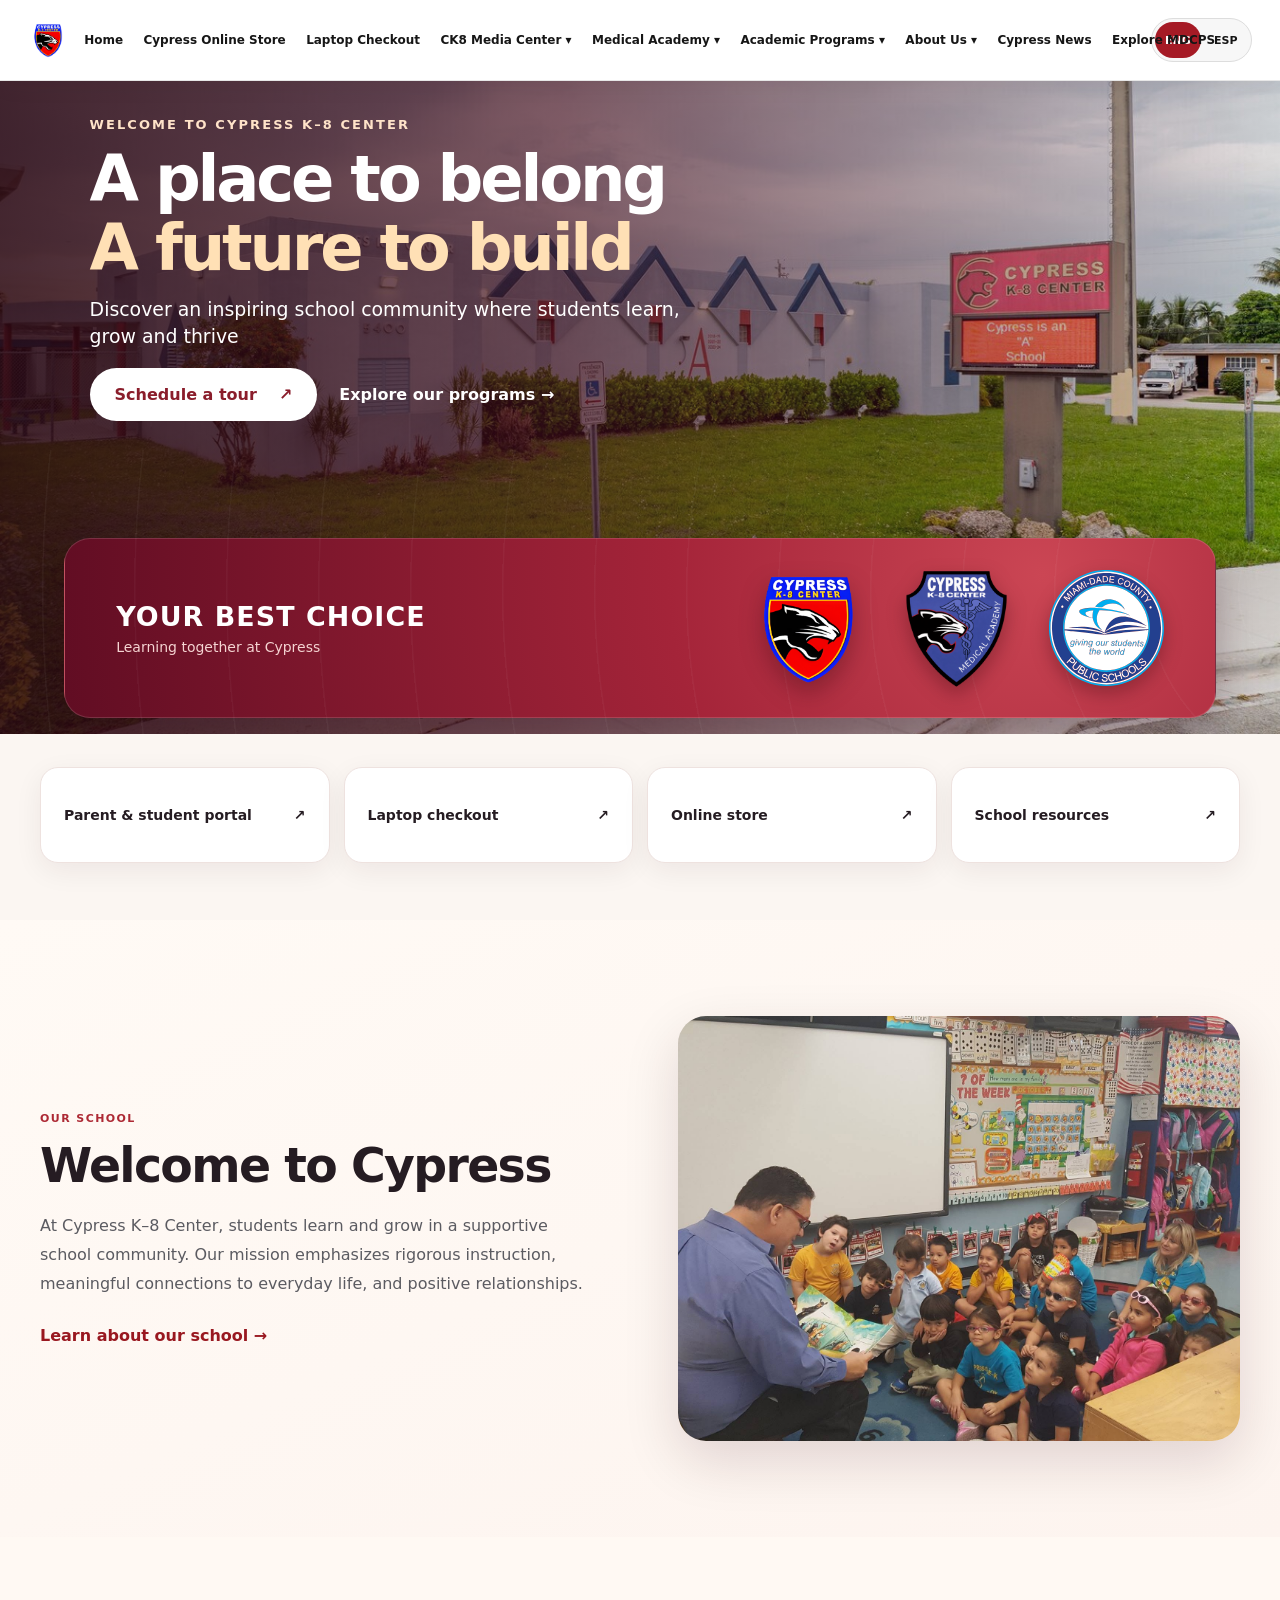
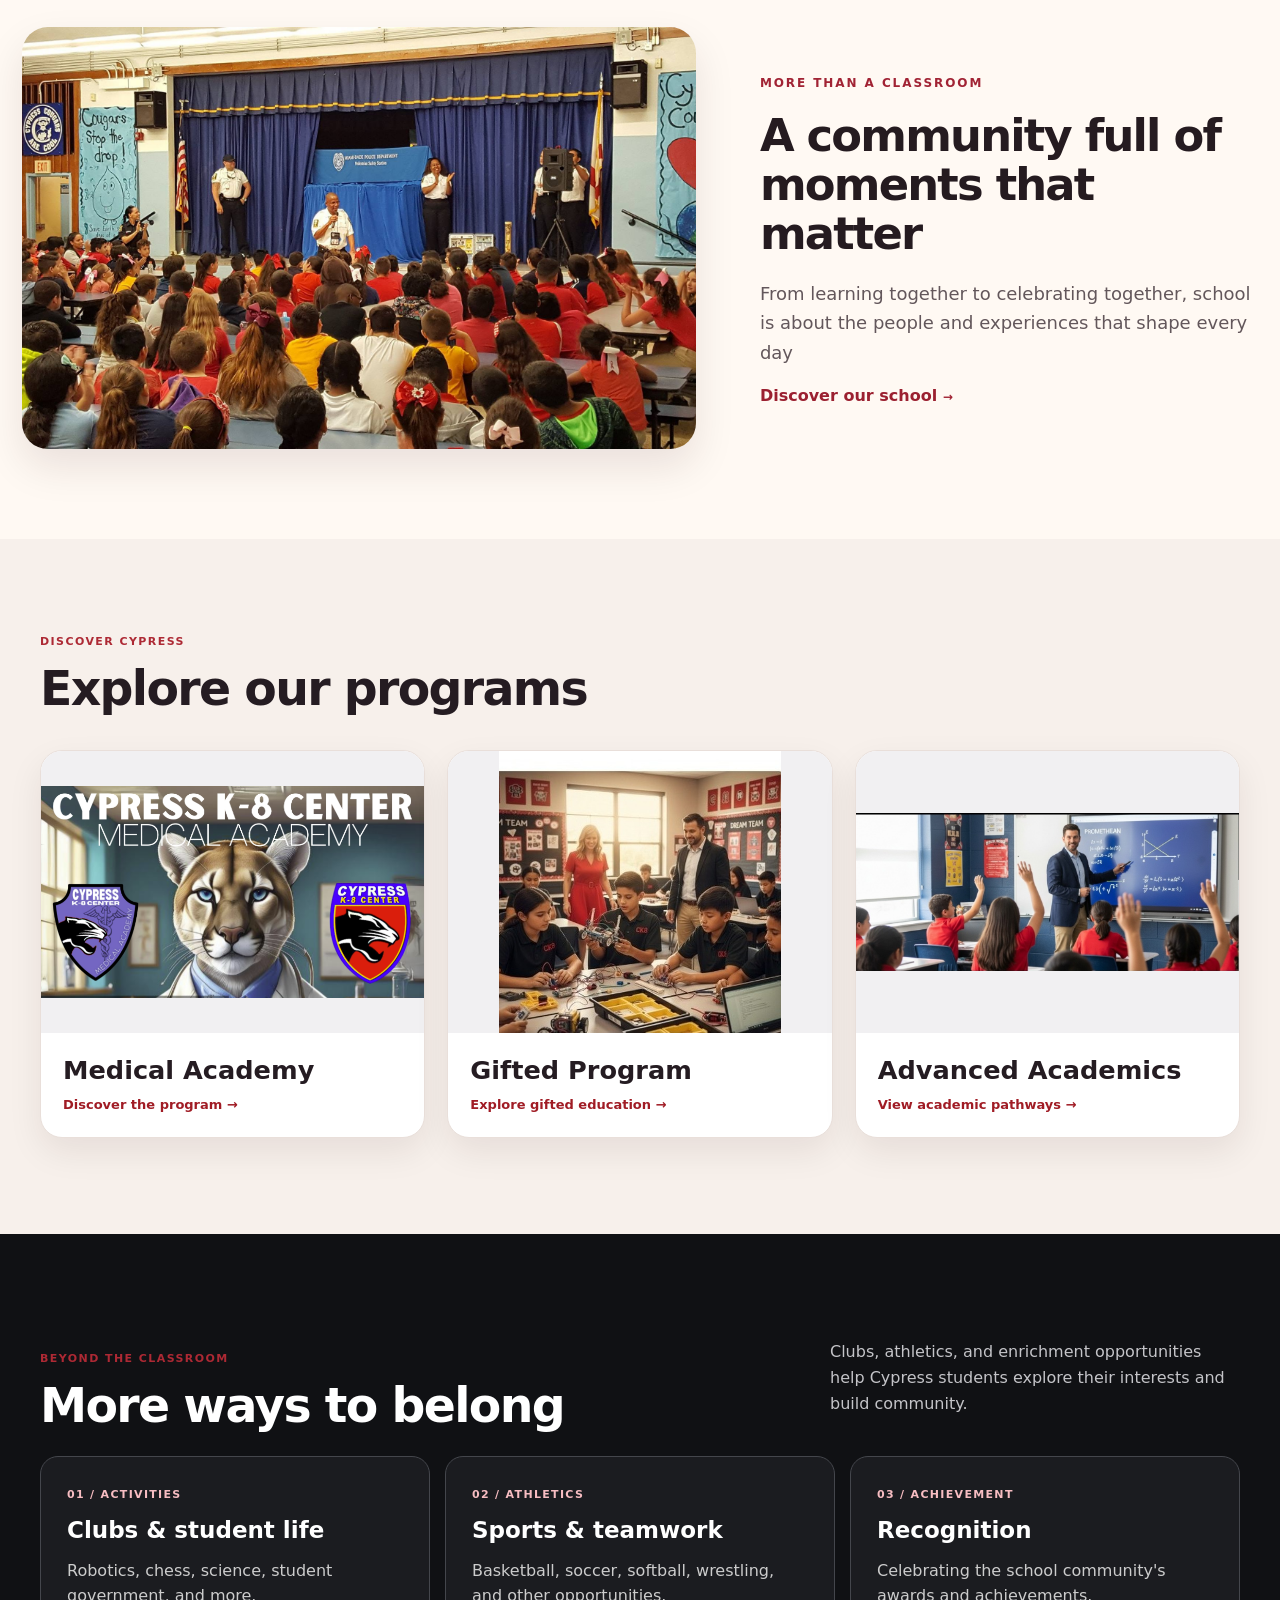
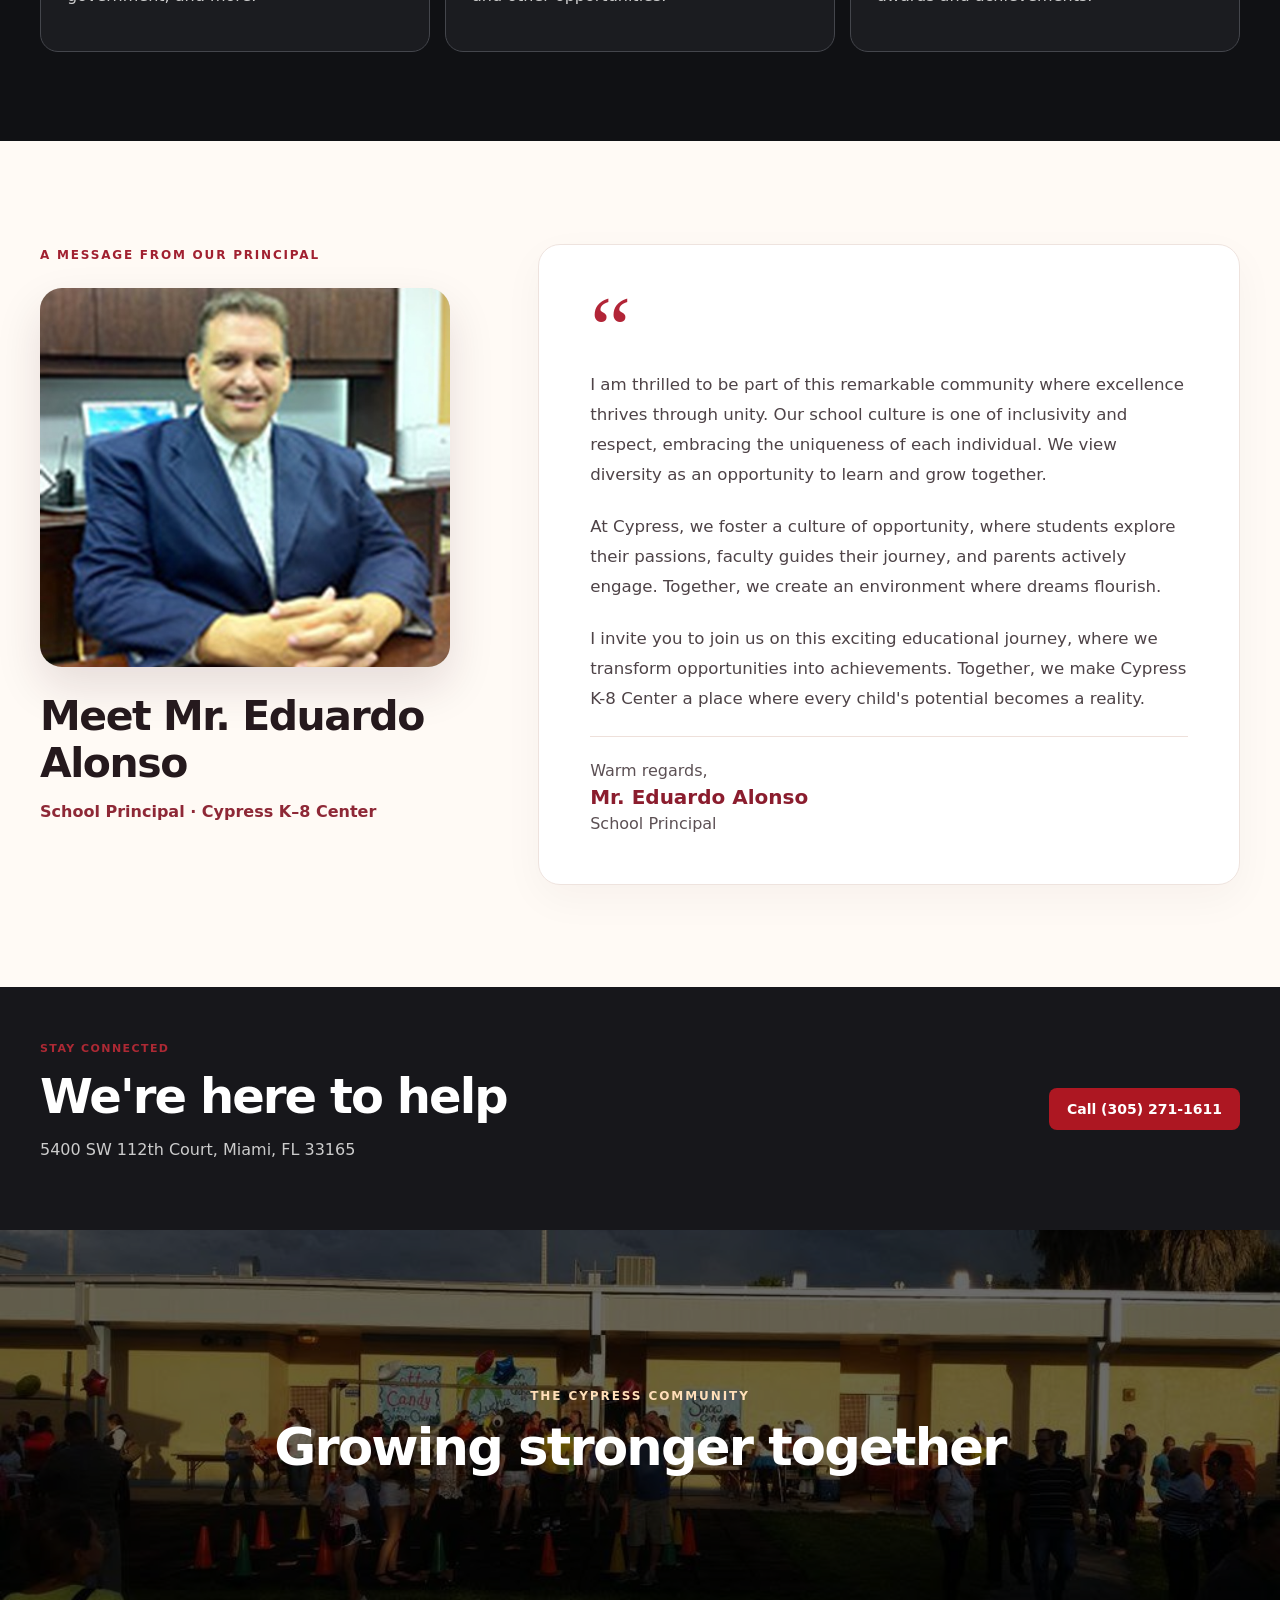
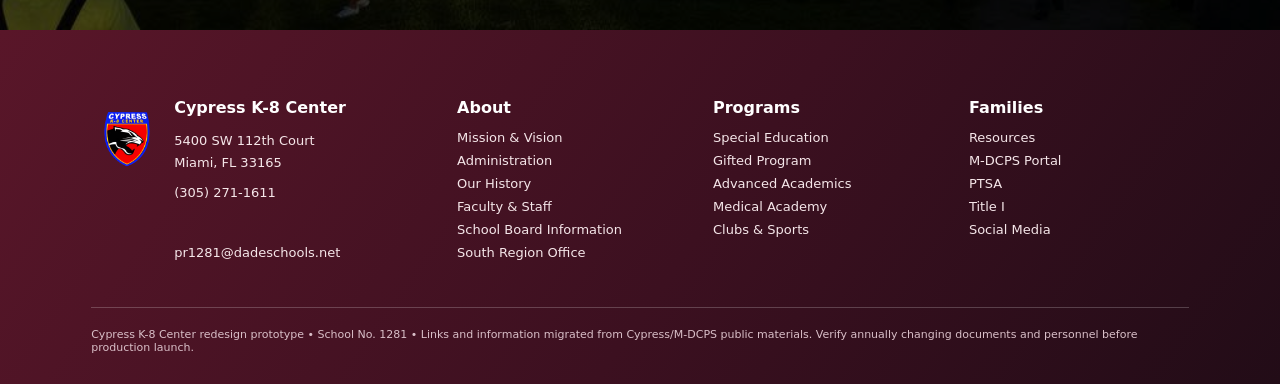
==== commit d08a3076: "update site" ====
--- a/index.html
+++ b/index.html
@@ -52,4 +52,13 @@
 </div>
 </div></section>
 <section class="v15-contact"><div class="wrap"><div><p class="v15-eyebrow">STAY CONNECTED</p><h2>We're here to help</h2><p>5400 SW 112th Court, Miami, FL 33165</p></div><a class="btn primary" href="tel:3052711611">Call (305) 271-1611</a></div></section>
-</main><section class="v27-community v31-community"><img alt="Families and students gathering at a Cypress community event" src="assets/school-community.jpg"/><div><span>THE CYPRESS COMMUNITY</span><h2>Growing stronger together</h2></div></section><footer id="contact"><div class="wrap"><div class="foot"><div class="footbrand"><img alt="Cypress K-8 Center logo" src="assets/logo.png"/><div><h4>Cypress K-8 Center</h4><div style="font-size:13px;line-height:1.7">5400 SW 112th Court<br/>Miami, FL 33165<br/><a href="tel:3052711611">(305) 271-1611</a><br/><a href="mailto:pr1281@dadeschools.net">pr1281@dadeschools.net</a></div></div></div><div><h4>About</h4><a href="index.html#welcome">Mission &amp; Vision</a><a href="index.html#administration">Administration</a><a href="index.html#history">Our History</a><a href="index.html#staff">Faculty &amp; Staff</a><a href="https://www.dadeschools.net/">School Board Information</a><a href="https://southregionoffice.dadeschools.net/">South Region Office</a></div><div><h4>Programs</h4><a href="special-education.html">Special Education</a><a href="gifted.html">Gifted Program</a><a href="advanced-academics.html">Advanced Academics</a><a href="medical-academy.html">Medical Academy</a><a href="index.html#activities">Clubs &amp; Sports</a></div><div><h4>Families</h4><a href="index.html#resources">Resources</a><a href="https://www3.dadeschools.net/">M-DCPS Portal</a><a href="https://cypressk8pta.givebacks.com/">PTSA</a><a href="index.html#title1">Title I</a><a href="index.html#social">Social Media</a></div></div><div class="fine">Cypress K-8 Center redesign prototype • School No. 1281 • Links and information migrated from Cypress/M-DCPS public materials. Verify annually changing documents and personnel before production launch.</div></div></footer><script src="assets/site.js"></script></body></html>+</main><section class="v27-community v31-community"><img alt="Families and students gathering at a Cypress community event" src="assets/school-community.jpg"/><div><span>THE CYPRESS COMMUNITY</span><h2>Growing stronger together</h2></div></section><footer id="contact"><div class="wrap"><div class="foot"><div class="footbrand"><img alt="Cypress K-8 Center logo" src="assets/logo.png"/><div><h4>Cypress K-8 Center</h4><div style="font-size:13px;line-height:1.7">5400 SW 112th Court<br/>Miami, FL 33165<br/><a href="tel:3052711611">(305) 271-1611</a><br/><a href="mailto:pr1281@dadeschools.net">pr1281@dadeschools.net</a></div></div></div><div><h4>About</h4><a href="index.html#welcome">Mission &amp; Vision</a><a href="index.html#administration">Administration</a><a href="index.html#history">Our History</a><a href="index.html#staff">Faculty &amp; Staff</a><a href="https://www.dadeschools.net/">School Board Information</a><a href="https://southregionoffice.dadeschools.net/">South Region Office</a></div><div><h4>Programs</h4><a href="special-education.html">Special Education</a><a href="gifted.html">Gifted Program</a><a href="advanced-academics.html">Advanced Academics</a><a href="medical-academy.html">Medical Academy</a><a href="index.html#activities">Clubs &amp; Sports</a></div><div><h4>Families</h4><a href="index.html#resources">Resources</a><a href="https://www3.dadeschools.net/">M-DCPS Portal</a><a href="https://cypressk8pta.givebacks.com/">PTSA</a><a href="index.html#title1">Title I</a><a href="index.html#social">Social Media</a></div></div><div class="fine">Cypress K-8 Center redesign prototype • School No. 1281 • Links and information migrated from Cypress/M-DCPS public materials. Verify annually changing documents and personnel before production launch.</div></div></footer><script src="assets/site.js"></script><script>/* Keep content below the fixed header, including responsive menu expansion. */
+(function(){
+ const header=document.querySelector('body > .original-single-header');
+ if(!header)return;
+ const sync=()=>document.documentElement.style.setProperty('--cypress-header-height',Math.ceil(header.getBoundingClientRect().height)+'px');
+ sync();
+ if('ResizeObserver' in window)new ResizeObserver(sync).observe(header);
+ window.addEventListener('resize',sync,{passive:true});
+})();
+</script></body></html>
--- a/assets/site.css
+++ b/assets/site.css
@@ -780,3 +780,10 @@
 }
 main > .v27-hero > .v27-hero-photo,
 main > .v27-hero > .v27-hero-shade {left:0!important;right:0!important;top:0!important;}
+
+/* V41 persistent navigation: fixed above page content with reserved space */
+:root{--cypress-header-height:80px}
+body{padding-top:var(--cypress-header-height)!important}
+body>.original-single-header{position:fixed!important;top:0!important;left:0!important;right:0!important;width:100%!important;z-index:9999!important;margin:0!important;transform:none!important}
+html{scroll-padding-top:calc(var(--cypress-header-height) + 12px)}
+@media(max-width:1240px){body>.original-single-header{max-height:100dvh;overflow-y:auto!important}}
